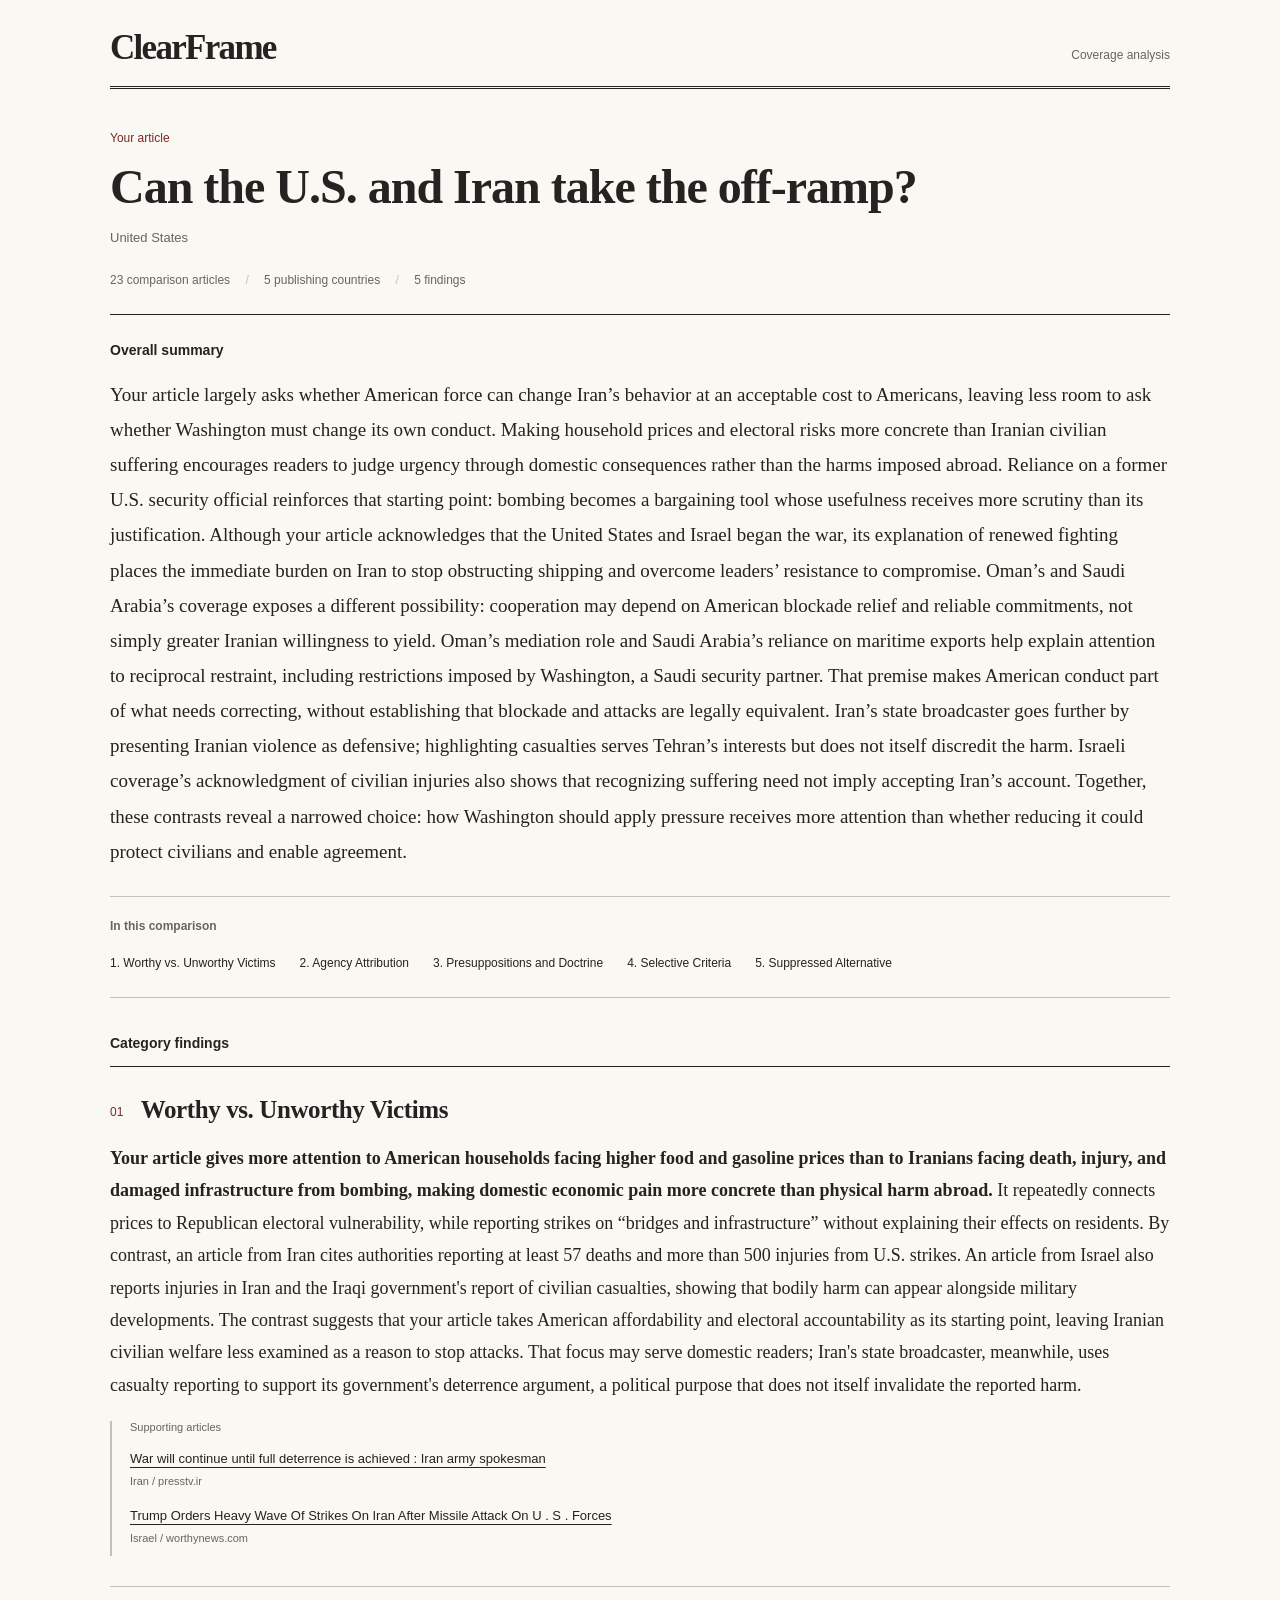
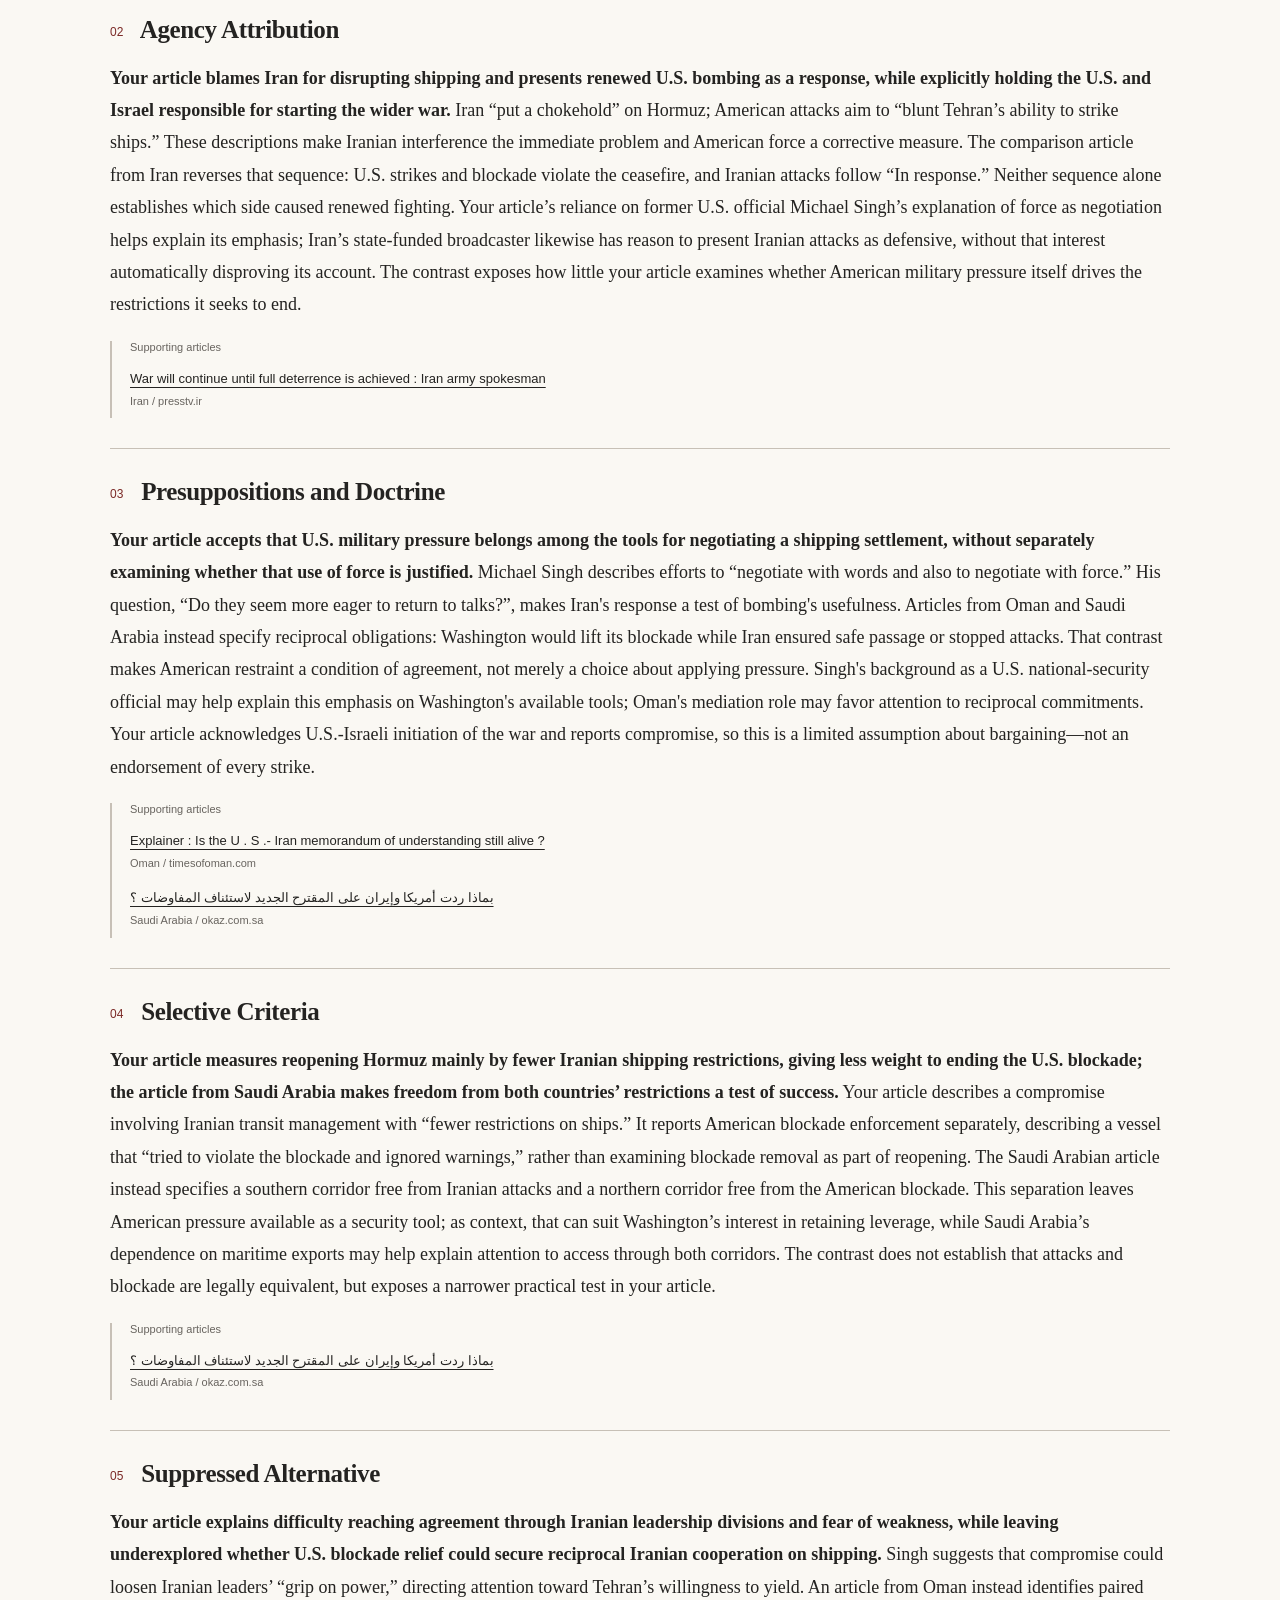
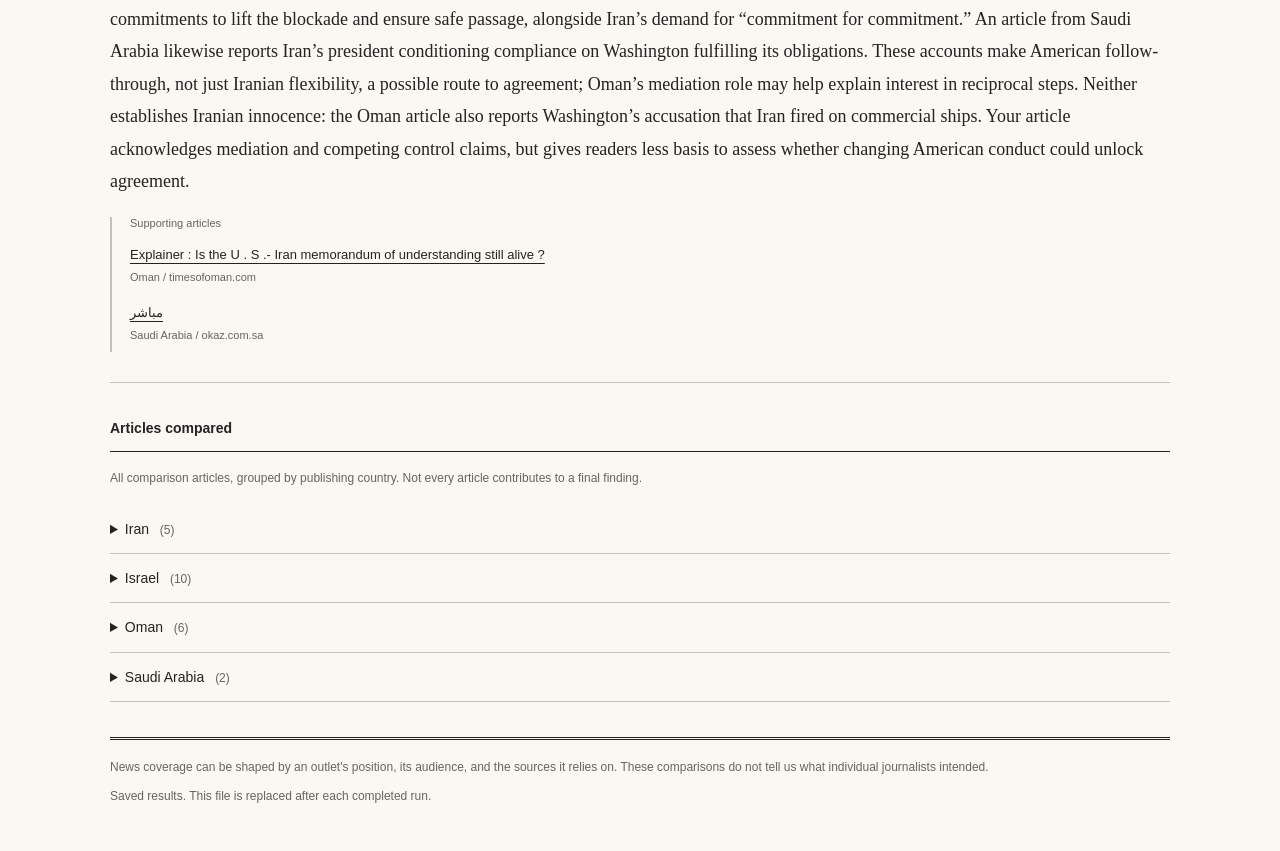
==== results-preview.html @ 074f8ad8 "prompting changes" ====
<!doctype html>
<html lang="en">
<head>
<meta charset="utf-8">
<meta name="viewport" content="width=device-width, initial-scale=1">
<title>ClearFrame: Can the U.S. and Iran take the off-ramp?</title>
<meta name="description" content="ClearFrame results: analysis, category findings, and supporting articles.">
<style>:root {
  color-scheme: light;
  --paper: #faf8f3;
  --ink: #242321;
  --muted: #68645f;
  --rule: #c7c0b6;
  --accent: #7b2926;
  --serif: Georgia, "Times New Roman", serif;
  --sans: "Segoe UI", Arial, sans-serif;
}
* { box-sizing: border-box; }
html { scroll-behavior: smooth; scroll-padding-top: 24px; }
body { margin: 0; background: var(--paper); color: var(--ink); font: 18px/1.8 var(--serif); }
a { color: inherit; text-underline-offset: 4px; text-decoration-thickness: 1px; }
a:hover { color: var(--accent); }
a:focus-visible, summary:focus-visible { outline: 2px solid var(--accent); outline-offset: 5px; }
.skip { position: absolute; top: -100px; left: 20px; background: var(--paper); padding: 8px; }
.skip:focus { top: 10px; }
.page { width: min(1060px, calc(100% - 96px)); margin: 0 auto; }
.masthead { display: flex; align-items: baseline; justify-content: space-between; gap: 24px; padding: 27px 0 17px; border-bottom: 3px double var(--ink); }
.brand { font: bold 35px/1.2 var(--serif); letter-spacing: -1.7px; text-decoration: none; }
.masthead > span { font: 12px var(--sans); color: var(--muted); }
.report-heading { padding: 42px 0 24px; }
.kicker { color: var(--accent); font: 12px var(--sans); margin: 0 0 14px; }
h1 { font: bold clamp(30px, 4vw, 48px)/1.16 var(--serif); letter-spacing: -1px; margin: 0 0 15px; }
h1 a { text-decoration: none; }
h1 a:hover { text-decoration: underline; }
.source-country { font: 13px var(--sans); color: var(--muted); margin: 0; }
.scope { font: 12px/1.6 var(--sans); color: var(--muted); margin: 26px 0 0; }
.scope span { margin: 0 12px; color: var(--rule); }
h2 { font: bold 14px/1.5 var(--sans); margin: 0 0 16px; }
.overview { border-top: 1px solid var(--ink); padding: 25px 0 27px; }
.overview p { margin: 0; font-size: 19px; line-height: 1.85; }
.contents { border-top: 1px solid var(--rule); border-bottom: 1px solid var(--rule); padding: 20px 0; margin-bottom: 35px; }
.contents h2 { font-size: 12px; color: var(--muted); margin-bottom: 10px; }
.contents ol { list-style: none; display: flex; flex-wrap: wrap; column-gap: 24px; row-gap: 7px; padding: 0; margin: 0; }
.contents a { font: 12px/1.7 var(--sans); text-decoration: none; }
.contents a:hover { text-decoration: underline; }
.findings > h2, .library > h2 { border-bottom: 1px solid var(--ink); padding-bottom: 12px; margin-bottom: 0; }
.finding { padding: 26px 0 30px; border-bottom: 1px solid var(--rule); }
h3 { font: bold 25px/1.35 var(--serif); letter-spacing: -.4px; margin: 0 0 15px; }
.number { font: 12px var(--sans); color: var(--accent); vertical-align: middle; margin-right: 12px; letter-spacing: 0; }
.finding > p { margin: 0; overflow-wrap: break-word; }
.finding strong { font-weight: bold; }
.references { margin-top: 20px; padding-left: 18px; border-left: 2px solid var(--rule); }
.references h4 { font: 11px var(--sans); color: var(--muted); margin: 0 0 8px; }
.article-list { list-style: none; padding: 0; margin: 0; }
.article-list li { font: 13px/1.6 var(--sans); padding: 8px 0; overflow-wrap: anywhere; }
.article-meta { display: block; font-size: 11px; color: var(--muted); margin-top: 3px; }
.library { margin-top: 35px; }
.section-note { font: 12px/1.7 var(--sans); color: var(--muted); margin: 16px 0; }
.country { border-bottom: 1px solid var(--rule); }
.country summary { cursor: pointer; padding: 13px 0; font: 14px/1.6 var(--sans); }
.country summary span { color: var(--muted); font-size: 12px; margin-left: 7px; }
.country .article-list { padding: 0 0 15px 20px; }
.stop { border-top: 1px solid var(--accent); padding: 20px 0; }
.stop h2 { color: var(--accent); }
.stop p, .empty { font-size: 16px; }
footer { border-top: 3px double var(--ink); margin: 35px 0 0; padding: 17px 0 35px; font: 12px/1.7 var(--sans); color: var(--muted); }
footer p { margin: 0 0 9px; }
@media (max-width: 650px) {
  .page { width: calc(100% - 36px); }
  .masthead { padding-top: 20px; }
  .brand { font-size: 29px; }
  .masthead > span { font-size: 10px; }
  .report-heading { padding-top: 30px; }
  .scope { font-size: 11px; }
  .scope span { margin: 0 5px; }
  body, .overview p { font-size: 17px; }
  h3 { font-size: 23px; }
  .contents ol { display: block; }
  .contents li { margin-top: 6px; }
}
@media (prefers-reduced-motion: reduce) { html { scroll-behavior: auto; } }
@media print {
  :root { --paper: white; --ink: black; }
  .page { width: 100%; }
  .contents, .skip { display: none; }
  body, .overview p { font-size: 11pt; }
  .finding { break-inside: avoid; }
  h1 { font-size: 26pt; }
  h3 { font-size: 16pt; }
  .country { break-inside: avoid; }
}
</style>
</head>
<body>
<a class="skip" href="#main">Skip to results</a>
<div class="page">
<header class="masthead"><a href="#main" class="brand">ClearFrame</a><span>Coverage analysis</span></header>
<main id="main">
<header class="report-heading"><p class="kicker">Your article</p><h1><a href="https://www.npr.org/2026/07/27/g-s1-135611/can-the-u-s-and-iran-take-the-off-ramp" target="_blank" rel="noopener noreferrer">Can the U.S. and Iran take the off-ramp?</a></h1>
<p class="source-country">United States</p>
<p class="scope">23 comparison articles <span aria-hidden="true">/</span>
5 publishing countries <span aria-hidden="true">/</span> 5 findings</p></header>
<section class="overview" id="overview" aria-labelledby="overview-heading"><h2 id="overview-heading">Overall summary</h2><p>Your article largely asks whether American force can change Iran’s behavior at an acceptable cost to Americans, leaving less room to ask whether Washington must change its own conduct. Making household prices and electoral risks more concrete than Iranian civilian suffering encourages readers to judge urgency through domestic consequences rather than the harms imposed abroad. Reliance on a former U.S. security official reinforces that starting point: bombing becomes a bargaining tool whose usefulness receives more scrutiny than its justification. Although your article acknowledges that the United States and Israel began the war, its explanation of renewed fighting places the immediate burden on Iran to stop obstructing shipping and overcome leaders’ resistance to compromise. Oman’s and Saudi Arabia’s coverage exposes a different possibility: cooperation may depend on American blockade relief and reliable commitments, not simply greater Iranian willingness to yield. Oman’s mediation role and Saudi Arabia’s reliance on maritime exports help explain attention to reciprocal restraint, including restrictions imposed by Washington, a Saudi security partner. That premise makes American conduct part of what needs correcting, without establishing that blockade and attacks are legally equivalent. Iran’s state broadcaster goes further by presenting Iranian violence as defensive; highlighting casualties serves Tehran’s interests but does not itself discredit the harm. Israeli coverage’s acknowledgment of civilian injuries also shows that recognizing suffering need not imply accepting Iran’s account. Together, these contrasts reveal a narrowed choice: how Washington should apply pressure receives more attention than whether reducing it could protect civilians and enable agreement.</p></section><nav class="contents" aria-label="Findings"><h2>In this comparison</h2><ol><li><a href="#finding-1">1. Worthy vs. Unworthy Victims</a></li><li><a href="#finding-2">2. Agency Attribution</a></li><li><a href="#finding-3">3. Presuppositions and Doctrine</a></li><li><a href="#finding-4">4. Selective Criteria</a></li><li><a href="#finding-5">5. Suppressed Alternative</a></li></ol></nav>
<section class="findings" aria-labelledby="findings-heading"><h2 id="findings-heading">Category findings</h2><section class="finding" id="finding-1" aria-labelledby="heading-1"><h3 id="heading-1"><span class="number">01</span> Worthy vs. Unworthy Victims</h3><p><strong>Your article gives more attention to American households facing higher food and gasoline prices than to Iranians facing death, injury, and damaged infrastructure from bombing, making domestic economic pain more concrete than physical harm abroad.</strong> It repeatedly connects prices to Republican electoral vulnerability, while reporting strikes on “bridges and infrastructure” without explaining their effects on residents. By contrast, an article from Iran cites authorities reporting at least 57 deaths and more than 500 injuries from U.S. strikes. An article from Israel also reports injuries in Iran and the Iraqi government&#x27;s report of civilian casualties, showing that bodily harm can appear alongside military developments. The contrast suggests that your article takes American affordability and electoral accountability as its starting point, leaving Iranian civilian welfare less examined as a reason to stop attacks. That focus may serve domestic readers; Iran&#x27;s state broadcaster, meanwhile, uses casualty reporting to support its government&#x27;s deterrence argument, a political purpose that does not itself invalidate the reported harm.</p><div class="references"><h4>Supporting articles</h4><ul class="article-list"><li><a href="https://www.presstv.ir/Detail/2026/07/20/772658/War-to-continue-until-deterrence-achieved-Iran" target="_blank" rel="noopener noreferrer">War will continue until full deterrence is achieved : Iran army spokesman</a><span class="article-meta">Iran / presstv.ir</span></li><li><a href="https://www.worthynews.com/116367-trump-orders-heavy-wave-of-strikes-on-iran-after-missile-attack-on-u-s-forces" target="_blank" rel="noopener noreferrer">Trump Orders  Heavy Wave  Of Strikes On Iran After Missile Attack On U . S . Forces</a><span class="article-meta">Israel / worthynews.com</span></li></ul></div></section><section class="finding" id="finding-2" aria-labelledby="heading-2"><h3 id="heading-2"><span class="number">02</span> Agency Attribution</h3><p><strong>Your article blames Iran for disrupting shipping and presents renewed U.S. bombing as a response, while explicitly holding the U.S. and Israel responsible for starting the wider war.</strong> Iran “put a chokehold” on Hormuz; American attacks aim to “blunt Tehran’s ability to strike ships.” These descriptions make Iranian interference the immediate problem and American force a corrective measure. The comparison article from Iran reverses that sequence: U.S. strikes and blockade violate the ceasefire, and Iranian attacks follow “In response.” Neither sequence alone establishes which side caused renewed fighting. Your article’s reliance on former U.S. official Michael Singh’s explanation of force as negotiation helps explain its emphasis; Iran’s state-funded broadcaster likewise has reason to present Iranian attacks as defensive, without that interest automatically disproving its account. The contrast exposes how little your article examines whether American military pressure itself drives the restrictions it seeks to end.</p><div class="references"><h4>Supporting articles</h4><ul class="article-list"><li><a href="https://www.presstv.ir/Detail/2026/07/20/772658/War-to-continue-until-deterrence-achieved-Iran" target="_blank" rel="noopener noreferrer">War will continue until full deterrence is achieved : Iran army spokesman</a><span class="article-meta">Iran / presstv.ir</span></li></ul></div></section><section class="finding" id="finding-3" aria-labelledby="heading-3"><h3 id="heading-3"><span class="number">03</span> Presuppositions and Doctrine</h3><p><strong>Your article accepts that U.S. military pressure belongs among the tools for negotiating a shipping settlement, without separately examining whether that use of force is justified.</strong> Michael Singh describes efforts to “negotiate with words and also to negotiate with force.” His question, “Do they seem more eager to return to talks?”, makes Iran&#x27;s response a test of bombing&#x27;s usefulness. Articles from Oman and Saudi Arabia instead specify reciprocal obligations: Washington would lift its blockade while Iran ensured safe passage or stopped attacks. That contrast makes American restraint a condition of agreement, not merely a choice about applying pressure. Singh&#x27;s background as a U.S. national-security official may help explain this emphasis on Washington&#x27;s available tools; Oman&#x27;s mediation role may favor attention to reciprocal commitments. Your article acknowledges U.S.-Israeli initiation of the war and reports compromise, so this is a limited assumption about bargaining—not an endorsement of every strike.</p><div class="references"><h4>Supporting articles</h4><ul class="article-list"><li><a href="https://timesofoman.com/article/174369-explainer-is-the-us-iran-memorandum-of-understanding-still-alive" target="_blank" rel="noopener noreferrer">Explainer : Is the U . S .- Iran memorandum of understanding still alive ? </a><span class="article-meta">Oman / timesofoman.com</span></li><li><a href="https://www.okaz.com.sa/politics/na/2258670" target="_blank" rel="noopener noreferrer">بماذا ردت أمريكا وإيران على المقترح الجديد لاستئناف المفاوضات ؟ </a><span class="article-meta">Saudi Arabia / okaz.com.sa</span></li></ul></div></section><section class="finding" id="finding-4" aria-labelledby="heading-4"><h3 id="heading-4"><span class="number">04</span> Selective Criteria</h3><p><strong>Your article measures reopening Hormuz mainly by fewer Iranian shipping restrictions, giving less weight to ending the U.S. blockade; the article from Saudi Arabia makes freedom from both countries’ restrictions a test of success.</strong> Your article describes a compromise involving Iranian transit management with “fewer restrictions on ships.” It reports American blockade enforcement separately, describing a vessel that “tried to violate the blockade and ignored warnings,” rather than examining blockade removal as part of reopening. The Saudi Arabian article instead specifies a southern corridor free from Iranian attacks and a northern corridor free from the American blockade. This separation leaves American pressure available as a security tool; as context, that can suit Washington’s interest in retaining leverage, while Saudi Arabia’s dependence on maritime exports may help explain attention to access through both corridors. The contrast does not establish that attacks and blockade are legally equivalent, but exposes a narrower practical test in your article.</p><div class="references"><h4>Supporting articles</h4><ul class="article-list"><li><a href="https://www.okaz.com.sa/politics/na/2258670" target="_blank" rel="noopener noreferrer">بماذا ردت أمريكا وإيران على المقترح الجديد لاستئناف المفاوضات ؟ </a><span class="article-meta">Saudi Arabia / okaz.com.sa</span></li></ul></div></section><section class="finding" id="finding-5" aria-labelledby="heading-5"><h3 id="heading-5"><span class="number">05</span> Suppressed Alternative</h3><p><strong>Your article explains difficulty reaching agreement through Iranian leadership divisions and fear of weakness, while leaving underexplored whether U.S. blockade relief could secure reciprocal Iranian cooperation on shipping.</strong> Singh suggests that compromise could loosen Iranian leaders’ “grip on power,” directing attention toward Tehran’s willingness to yield. An article from Oman instead identifies paired commitments to lift the blockade and ensure safe passage, alongside Iran’s demand for “commitment for commitment.” An article from Saudi Arabia likewise reports Iran’s president conditioning compliance on Washington fulfilling its obligations. These accounts make American follow-through, not just Iranian flexibility, a possible route to agreement; Oman’s mediation role may help explain interest in reciprocal steps. Neither establishes Iranian innocence: the Oman article also reports Washington’s accusation that Iran fired on commercial ships. Your article acknowledges mediation and competing control claims, but gives readers less basis to assess whether changing American conduct could unlock agreement.</p><div class="references"><h4>Supporting articles</h4><ul class="article-list"><li><a href="https://timesofoman.com/article/174369-explainer-is-the-us-iran-memorandum-of-understanding-still-alive" target="_blank" rel="noopener noreferrer">Explainer : Is the U . S .- Iran memorandum of understanding still alive ? </a><span class="article-meta">Oman / timesofoman.com</span></li><li><a href="https://www.okaz.com.sa/live/2260393" target="_blank" rel="noopener noreferrer">مباشر</a><span class="article-meta">Saudi Arabia / okaz.com.sa</span></li></ul></div></section></section>
<section class="library" id="articles"><h2>Articles compared</h2><p class="section-note">All comparison articles, grouped by publishing country. Not every article contributes to a final finding.</p><details class="country"><summary>Iran <span>(5)</span></summary><ul class="article-list"><li><a href="http://www.iranherald.com/news/279225631/yemens-houthis-launch-major-attack-on-saudi-backed-forces" target="_blank" rel="noopener noreferrer">Yemens Houthis launch major attack on Saudi - backed forces</a><span class="article-meta">Iran / iranherald.com</span></li><li><a href="http://www.iranherald.com/news/279200438/trump-hits-iran-dilemma-push-10-day-ceasefire-or-back-fresh-military-campaign-with-israel-reports-axios" target="_blank" rel="noopener noreferrer">Trump hits Iran dilemma : Push 10 - day ceasefire or back fresh military campaign with Israel , reports Axios</a><span class="article-meta">Iran / iranherald.com</span></li><li><a href="https://www.presstv.ir/Detail/2026/07/20/772658/War-to-continue-until-deterrence-achieved-Iran" target="_blank" rel="noopener noreferrer">War will continue until full deterrence is achieved : Iran army spokesman</a><span class="article-meta">Iran / presstv.ir</span></li><li><a href="https://iranpressnews.com/source/246131.htm" target="_blank" rel="noopener noreferrer">IranPressNews : ايران پرس نيوز اخبار ايران و جهان</a><span class="article-meta">Iran / iranpressnews.com</span></li><li><a href="https://www.radiofarda.com/a/us-eyes-hormuz-deal-soon/33822305.html" target="_blank" rel="noopener noreferrer">امیدواری دولت آمریکا برای اعلام توافق بازگشایی تنگه هرمز بین ایران و عمان تا روز چهارشنبه</a><span class="article-meta">Iran / radiofarda.com</span></li></ul></details><details class="country"><summary>Israel <span>(10)</span></summary><ul class="article-list"><li><a href="https://bokra.net/Article-1599855" target="_blank" rel="noopener noreferrer">موقع بكرا - إيران : مباحثات مثمرة مع عُمان بشأن إدارة الملاحة في مضيق هرمز</a><span class="article-meta">Israel / bokra.net</span></li><li><a href="https://www.al-monitor.com/originals/2026/07/israels-netanyahu-plans-us-visit-trump-meeting-graham-memorial" target="_blank" rel="noopener noreferrer">Israel Netanyahu plans US visit for Trump meeting , Graham memorial</a><span class="article-meta">Israel / al-monitor.com</span></li><li><a href="https://pnn.ps/news/726377" target="_blank" rel="noopener noreferrer">طهران : مضيق هرمز سيظل مغلقا حتى تنتهي التهديدات ضد إيران</a><span class="article-meta">Israel / pnn.ps</span></li><li><a href="https://www.middleeasteye.net/live-blog/live-blog-update/us-launches-new-strikes-iran-after-deaths-service-members-jordan" target="_blank" rel="noopener noreferrer">US launches new strikes on Iran after deaths of service members in Jordan</a><span class="article-meta">Israel / middleeasteye.net</span></li><li><a href="https://www.middleeastmonitor.com/20260805-iran-oman-reached-preliminary-understandings-on-hormuz-transit-says-iranian-official/" target="_blank" rel="noopener noreferrer">Iran , Oman reached  preliminary understanding on Hormuz transit , says Iranian official – Middle East Monitor</a><span class="article-meta">Israel / middleeastmonitor.com</span></li><li><a href="https://www.worthynews.com/116367-trump-orders-heavy-wave-of-strikes-on-iran-after-missile-attack-on-u-s-forces" target="_blank" rel="noopener noreferrer">Trump Orders  Heavy Wave  Of Strikes On Iran After Missile Attack On U . S . Forces</a><span class="article-meta">Israel / worthynews.com</span></li><li><a href="https://www.jpost.com/middle-east/iran-news/article-904502" target="_blank" rel="noopener noreferrer">Shipping traffic at key Gulf waterways little changed on uncertain US - Iran talks</a><span class="article-meta">Israel / jpost.com</span></li><li><a href="https://www.i24news.tv/en/news/middle-east/iran-eastern-states/artc-iran-oman-near-temporary-strait-of-hormuz-shipping-deal-restating-60-day-mou-deal" target="_blank" rel="noopener noreferrer">Iran , Oman Near Temporary Strait Of Hormuz Shipping Deal  restating 60 - day MoU Deal  </a><span class="article-meta">Israel / i24news.tv</span></li><li><a href="https://www.ynetnews.com/article/hj5ivv2hfl" target="_blank" rel="noopener noreferrer">US shifts course again as Israel stays silent and Iran mocks Trump retreat</a><span class="article-meta">Israel / ynetnews.com</span></li><li><a href="https://www.aljazeera.net/news/2026/8/3/%D8%A7%D9%84%D9%85%D8%AA%D8%AD%D8%AF%D8%AB-%D8%A8%D8%A7%D8%B3%D9%85-%D8%A7%D9%84%D8%AE%D8%A7%D8%B1%D8%AC%D9%8A%D8%A9-%D8%A7%D9%84%D8%A5%D9%8A%D8%B1%D8%A7%D9%86%D9%8A%D8%A9-6" target="_blank" rel="noopener noreferrer">إيران .. لا محادثات مع أمريكا حاليا ولا تغيير بهرمز في ظل الحصار</a><span class="article-meta">Israel / aljazeera.net</span></li></ul></details><details class="country"><summary>Oman <span>(6)</span></summary><ul class="article-list"><li><a href="https://www.muscatdaily.com/2026/08/02/us-president-calls-off-iran-attacks-following-new-agreements/" target="_blank" rel="noopener noreferrer">US President calls off Iran attacks following new agreements</a><span class="article-meta">Oman / muscatdaily.com</span></li><li><a href="https://www.omanobserver.om/article/1193645/world/region/why-iran-is-in-no-rush-to-return-to-talks-with-us" target="_blank" rel="noopener noreferrer">Why Iran is in no rush to return to talks with US</a><span class="article-meta">Oman / omanobserver.om</span></li><li><a href="https://www.omanobserver.om/article/1193983/world/region/us-says-hormuz-deal-possible-by-today" target="_blank" rel="noopener noreferrer">US says Hormuz deal possible by  today  </a><span class="article-meta">Oman / omanobserver.om</span></li><li><a href="https://timesofoman.com/article/174369-explainer-is-the-us-iran-memorandum-of-understanding-still-alive" target="_blank" rel="noopener noreferrer">Explainer : Is the U . S .- Iran memorandum of understanding still alive ? </a><span class="article-meta">Oman / timesofoman.com</span></li><li><a href="https://timesofoman.com/article/174240-oman-iran-hold-talks-on-navigation-safety-in-strait-of-hormuz" target="_blank" rel="noopener noreferrer">Oman , Iran hold talks on navigation safety in Strait of Hormuz</a><span class="article-meta">Oman / timesofoman.com</span></li><li><a href="https://www.muscatdaily.com/2026/08/02/imagine-iran-open/" target="_blank" rel="noopener noreferrer">Imagine Iran , Open</a><span class="article-meta">Oman / muscatdaily.com</span></li></ul></details><details class="country"><summary>Saudi Arabia <span>(2)</span></summary><ul class="article-list"><li><a href="https://www.okaz.com.sa/politics/na/2258670" target="_blank" rel="noopener noreferrer">بماذا ردت أمريكا وإيران على المقترح الجديد لاستئناف المفاوضات ؟ </a><span class="article-meta">Saudi Arabia / okaz.com.sa</span></li><li><a href="https://www.okaz.com.sa/live/2260393" target="_blank" rel="noopener noreferrer">مباشر</a><span class="article-meta">Saudi Arabia / okaz.com.sa</span></li></ul></details></section>
</main>
<footer><p>News coverage can be shaped by an outlet&#x27;s position, its audience, and the sources it relies on. These comparisons do not tell us what individual journalists intended.</p><p>Saved results. This file is replaced after each completed run.</p></footer>
</div>
</body>
</html>
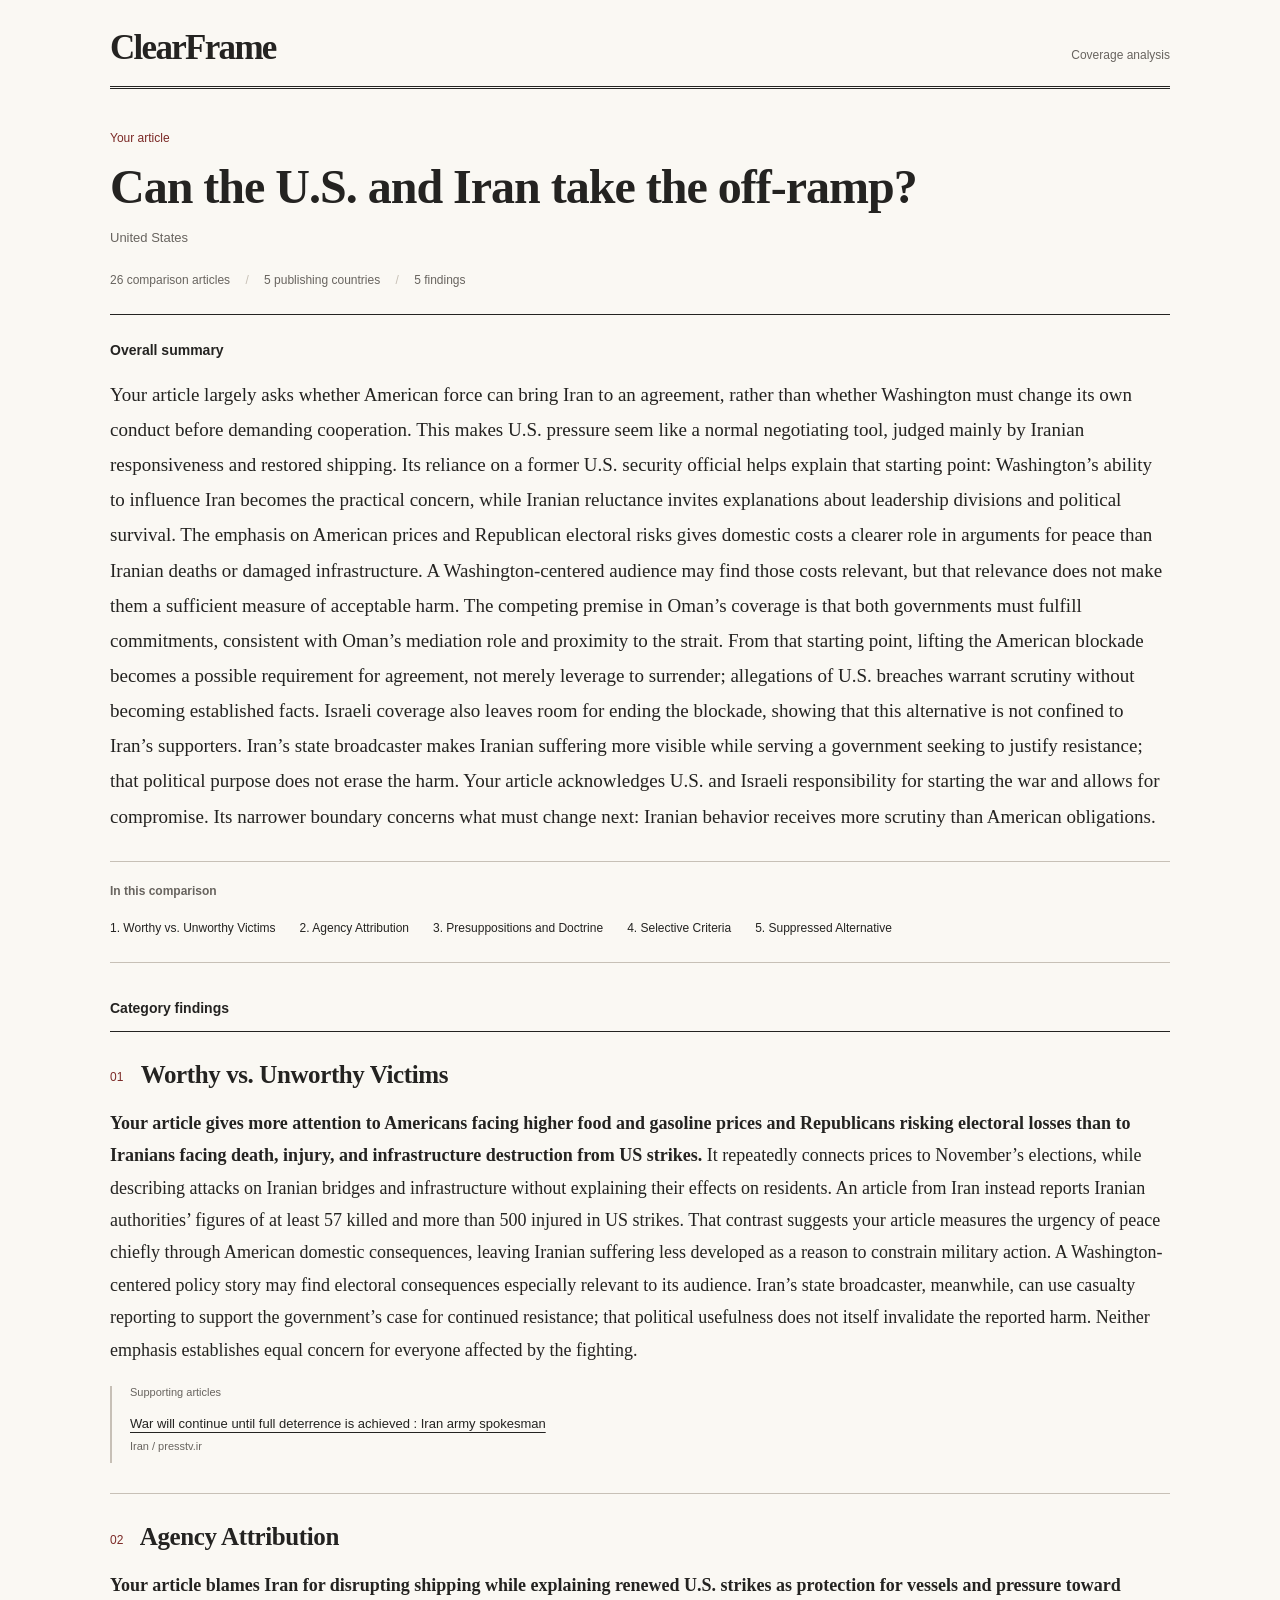
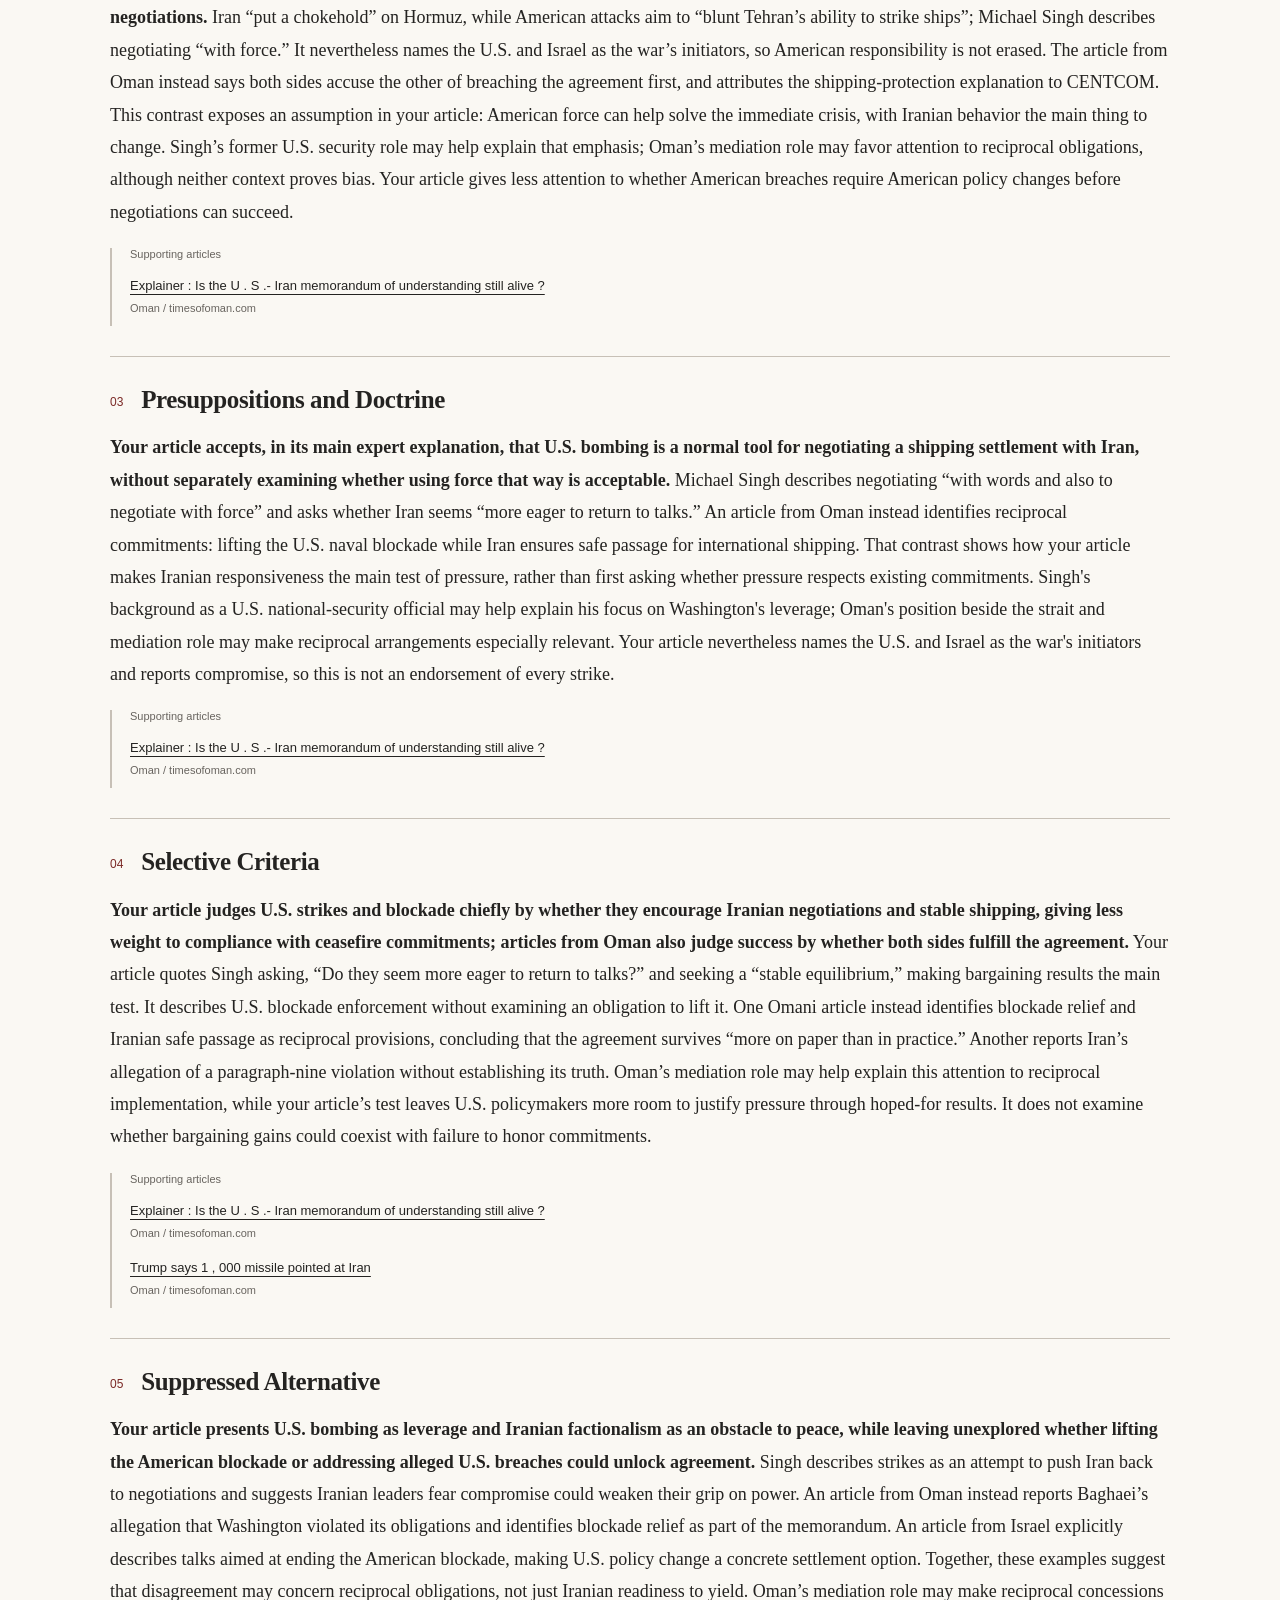
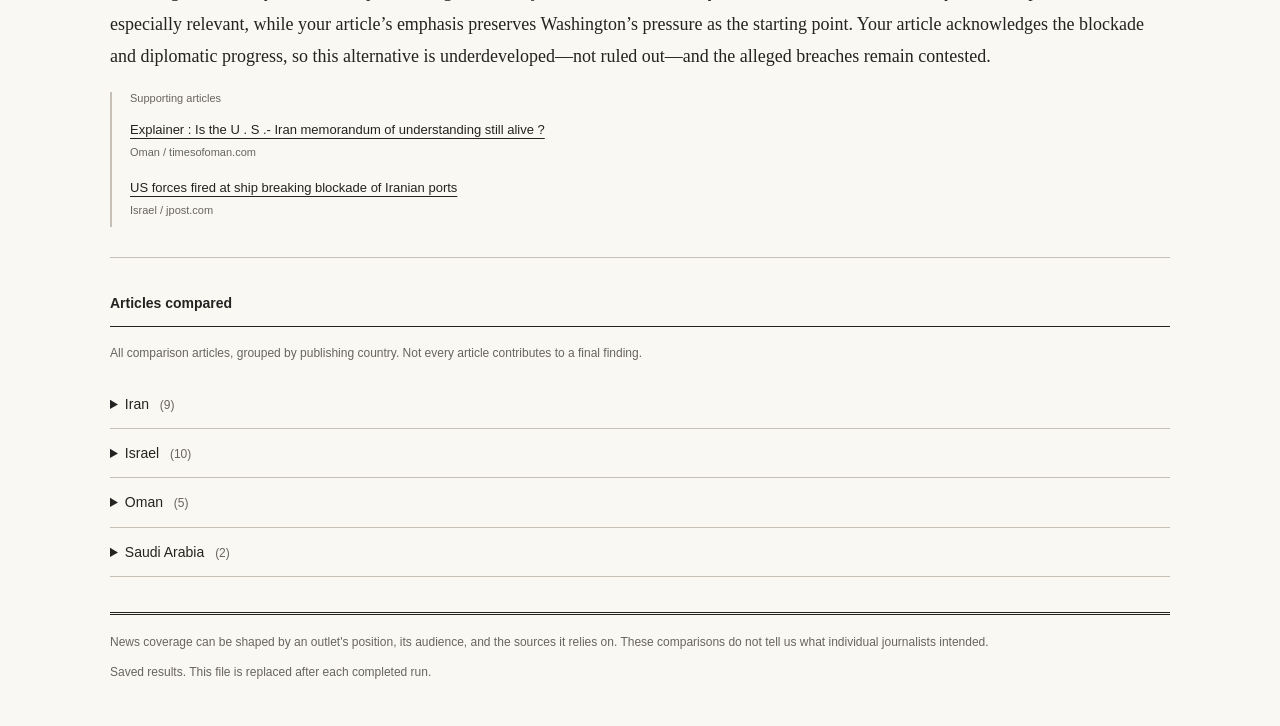
==== commit ed8e415d: "updated web app layout" ====
--- a/results-preview.html
+++ b/results-preview.html
@@ -98,11 +98,11 @@
 <main id="main">
 <header class="report-heading"><p class="kicker">Your article</p><h1><a href="https://www.npr.org/2026/07/27/g-s1-135611/can-the-u-s-and-iran-take-the-off-ramp" target="_blank" rel="noopener noreferrer">Can the U.S. and Iran take the off-ramp?</a></h1>
 <p class="source-country">United States</p>
-<p class="scope">23 comparison articles <span aria-hidden="true">/</span>
+<p class="scope">26 comparison articles <span aria-hidden="true">/</span>
 5 publishing countries <span aria-hidden="true">/</span> 5 findings</p></header>
-<section class="overview" id="overview" aria-labelledby="overview-heading"><h2 id="overview-heading">Overall summary</h2><p>Your article largely asks whether American force can change Iran’s behavior at an acceptable cost to Americans, leaving less room to ask whether Washington must change its own conduct. Making household prices and electoral risks more concrete than Iranian civilian suffering encourages readers to judge urgency through domestic consequences rather than the harms imposed abroad. Reliance on a former U.S. security official reinforces that starting point: bombing becomes a bargaining tool whose usefulness receives more scrutiny than its justification. Although your article acknowledges that the United States and Israel began the war, its explanation of renewed fighting places the immediate burden on Iran to stop obstructing shipping and overcome leaders’ resistance to compromise. Oman’s and Saudi Arabia’s coverage exposes a different possibility: cooperation may depend on American blockade relief and reliable commitments, not simply greater Iranian willingness to yield. Oman’s mediation role and Saudi Arabia’s reliance on maritime exports help explain attention to reciprocal restraint, including restrictions imposed by Washington, a Saudi security partner. That premise makes American conduct part of what needs correcting, without establishing that blockade and attacks are legally equivalent. Iran’s state broadcaster goes further by presenting Iranian violence as defensive; highlighting casualties serves Tehran’s interests but does not itself discredit the harm. Israeli coverage’s acknowledgment of civilian injuries also shows that recognizing suffering need not imply accepting Iran’s account. Together, these contrasts reveal a narrowed choice: how Washington should apply pressure receives more attention than whether reducing it could protect civilians and enable agreement.</p></section><nav class="contents" aria-label="Findings"><h2>In this comparison</h2><ol><li><a href="#finding-1">1. Worthy vs. Unworthy Victims</a></li><li><a href="#finding-2">2. Agency Attribution</a></li><li><a href="#finding-3">3. Presuppositions and Doctrine</a></li><li><a href="#finding-4">4. Selective Criteria</a></li><li><a href="#finding-5">5. Suppressed Alternative</a></li></ol></nav>
-<section class="findings" aria-labelledby="findings-heading"><h2 id="findings-heading">Category findings</h2><section class="finding" id="finding-1" aria-labelledby="heading-1"><h3 id="heading-1"><span class="number">01</span> Worthy vs. Unworthy Victims</h3><p><strong>Your article gives more attention to American households facing higher food and gasoline prices than to Iranians facing death, injury, and damaged infrastructure from bombing, making domestic economic pain more concrete than physical harm abroad.</strong> It repeatedly connects prices to Republican electoral vulnerability, while reporting strikes on “bridges and infrastructure” without explaining their effects on residents. By contrast, an article from Iran cites authorities reporting at least 57 deaths and more than 500 injuries from U.S. strikes. An article from Israel also reports injuries in Iran and the Iraqi government&#x27;s report of civilian casualties, showing that bodily harm can appear alongside military developments. The contrast suggests that your article takes American affordability and electoral accountability as its starting point, leaving Iranian civilian welfare less examined as a reason to stop attacks. That focus may serve domestic readers; Iran&#x27;s state broadcaster, meanwhile, uses casualty reporting to support its government&#x27;s deterrence argument, a political purpose that does not itself invalidate the reported harm.</p><div class="references"><h4>Supporting articles</h4><ul class="article-list"><li><a href="https://www.presstv.ir/Detail/2026/07/20/772658/War-to-continue-until-deterrence-achieved-Iran" target="_blank" rel="noopener noreferrer">War will continue until full deterrence is achieved : Iran army spokesman</a><span class="article-meta">Iran / presstv.ir</span></li><li><a href="https://www.worthynews.com/116367-trump-orders-heavy-wave-of-strikes-on-iran-after-missile-attack-on-u-s-forces" target="_blank" rel="noopener noreferrer">Trump Orders  Heavy Wave  Of Strikes On Iran After Missile Attack On U . S . Forces</a><span class="article-meta">Israel / worthynews.com</span></li></ul></div></section><section class="finding" id="finding-2" aria-labelledby="heading-2"><h3 id="heading-2"><span class="number">02</span> Agency Attribution</h3><p><strong>Your article blames Iran for disrupting shipping and presents renewed U.S. bombing as a response, while explicitly holding the U.S. and Israel responsible for starting the wider war.</strong> Iran “put a chokehold” on Hormuz; American attacks aim to “blunt Tehran’s ability to strike ships.” These descriptions make Iranian interference the immediate problem and American force a corrective measure. The comparison article from Iran reverses that sequence: U.S. strikes and blockade violate the ceasefire, and Iranian attacks follow “In response.” Neither sequence alone establishes which side caused renewed fighting. Your article’s reliance on former U.S. official Michael Singh’s explanation of force as negotiation helps explain its emphasis; Iran’s state-funded broadcaster likewise has reason to present Iranian attacks as defensive, without that interest automatically disproving its account. The contrast exposes how little your article examines whether American military pressure itself drives the restrictions it seeks to end.</p><div class="references"><h4>Supporting articles</h4><ul class="article-list"><li><a href="https://www.presstv.ir/Detail/2026/07/20/772658/War-to-continue-until-deterrence-achieved-Iran" target="_blank" rel="noopener noreferrer">War will continue until full deterrence is achieved : Iran army spokesman</a><span class="article-meta">Iran / presstv.ir</span></li></ul></div></section><section class="finding" id="finding-3" aria-labelledby="heading-3"><h3 id="heading-3"><span class="number">03</span> Presuppositions and Doctrine</h3><p><strong>Your article accepts that U.S. military pressure belongs among the tools for negotiating a shipping settlement, without separately examining whether that use of force is justified.</strong> Michael Singh describes efforts to “negotiate with words and also to negotiate with force.” His question, “Do they seem more eager to return to talks?”, makes Iran&#x27;s response a test of bombing&#x27;s usefulness. Articles from Oman and Saudi Arabia instead specify reciprocal obligations: Washington would lift its blockade while Iran ensured safe passage or stopped attacks. That contrast makes American restraint a condition of agreement, not merely a choice about applying pressure. Singh&#x27;s background as a U.S. national-security official may help explain this emphasis on Washington&#x27;s available tools; Oman&#x27;s mediation role may favor attention to reciprocal commitments. Your article acknowledges U.S.-Israeli initiation of the war and reports compromise, so this is a limited assumption about bargaining—not an endorsement of every strike.</p><div class="references"><h4>Supporting articles</h4><ul class="article-list"><li><a href="https://timesofoman.com/article/174369-explainer-is-the-us-iran-memorandum-of-understanding-still-alive" target="_blank" rel="noopener noreferrer">Explainer : Is the U . S .- Iran memorandum of understanding still alive ? </a><span class="article-meta">Oman / timesofoman.com</span></li><li><a href="https://www.okaz.com.sa/politics/na/2258670" target="_blank" rel="noopener noreferrer">بماذا ردت أمريكا وإيران على المقترح الجديد لاستئناف المفاوضات ؟ </a><span class="article-meta">Saudi Arabia / okaz.com.sa</span></li></ul></div></section><section class="finding" id="finding-4" aria-labelledby="heading-4"><h3 id="heading-4"><span class="number">04</span> Selective Criteria</h3><p><strong>Your article measures reopening Hormuz mainly by fewer Iranian shipping restrictions, giving less weight to ending the U.S. blockade; the article from Saudi Arabia makes freedom from both countries’ restrictions a test of success.</strong> Your article describes a compromise involving Iranian transit management with “fewer restrictions on ships.” It reports American blockade enforcement separately, describing a vessel that “tried to violate the blockade and ignored warnings,” rather than examining blockade removal as part of reopening. The Saudi Arabian article instead specifies a southern corridor free from Iranian attacks and a northern corridor free from the American blockade. This separation leaves American pressure available as a security tool; as context, that can suit Washington’s interest in retaining leverage, while Saudi Arabia’s dependence on maritime exports may help explain attention to access through both corridors. The contrast does not establish that attacks and blockade are legally equivalent, but exposes a narrower practical test in your article.</p><div class="references"><h4>Supporting articles</h4><ul class="article-list"><li><a href="https://www.okaz.com.sa/politics/na/2258670" target="_blank" rel="noopener noreferrer">بماذا ردت أمريكا وإيران على المقترح الجديد لاستئناف المفاوضات ؟ </a><span class="article-meta">Saudi Arabia / okaz.com.sa</span></li></ul></div></section><section class="finding" id="finding-5" aria-labelledby="heading-5"><h3 id="heading-5"><span class="number">05</span> Suppressed Alternative</h3><p><strong>Your article explains difficulty reaching agreement through Iranian leadership divisions and fear of weakness, while leaving underexplored whether U.S. blockade relief could secure reciprocal Iranian cooperation on shipping.</strong> Singh suggests that compromise could loosen Iranian leaders’ “grip on power,” directing attention toward Tehran’s willingness to yield. An article from Oman instead identifies paired commitments to lift the blockade and ensure safe passage, alongside Iran’s demand for “commitment for commitment.” An article from Saudi Arabia likewise reports Iran’s president conditioning compliance on Washington fulfilling its obligations. These accounts make American follow-through, not just Iranian flexibility, a possible route to agreement; Oman’s mediation role may help explain interest in reciprocal steps. Neither establishes Iranian innocence: the Oman article also reports Washington’s accusation that Iran fired on commercial ships. Your article acknowledges mediation and competing control claims, but gives readers less basis to assess whether changing American conduct could unlock agreement.</p><div class="references"><h4>Supporting articles</h4><ul class="article-list"><li><a href="https://timesofoman.com/article/174369-explainer-is-the-us-iran-memorandum-of-understanding-still-alive" target="_blank" rel="noopener noreferrer">Explainer : Is the U . S .- Iran memorandum of understanding still alive ? </a><span class="article-meta">Oman / timesofoman.com</span></li><li><a href="https://www.okaz.com.sa/live/2260393" target="_blank" rel="noopener noreferrer">مباشر</a><span class="article-meta">Saudi Arabia / okaz.com.sa</span></li></ul></div></section></section>
-<section class="library" id="articles"><h2>Articles compared</h2><p class="section-note">All comparison articles, grouped by publishing country. Not every article contributes to a final finding.</p><details class="country"><summary>Iran <span>(5)</span></summary><ul class="article-list"><li><a href="http://www.iranherald.com/news/279225631/yemens-houthis-launch-major-attack-on-saudi-backed-forces" target="_blank" rel="noopener noreferrer">Yemens Houthis launch major attack on Saudi - backed forces</a><span class="article-meta">Iran / iranherald.com</span></li><li><a href="http://www.iranherald.com/news/279200438/trump-hits-iran-dilemma-push-10-day-ceasefire-or-back-fresh-military-campaign-with-israel-reports-axios" target="_blank" rel="noopener noreferrer">Trump hits Iran dilemma : Push 10 - day ceasefire or back fresh military campaign with Israel , reports Axios</a><span class="article-meta">Iran / iranherald.com</span></li><li><a href="https://www.presstv.ir/Detail/2026/07/20/772658/War-to-continue-until-deterrence-achieved-Iran" target="_blank" rel="noopener noreferrer">War will continue until full deterrence is achieved : Iran army spokesman</a><span class="article-meta">Iran / presstv.ir</span></li><li><a href="https://iranpressnews.com/source/246131.htm" target="_blank" rel="noopener noreferrer">IranPressNews : ايران پرس نيوز اخبار ايران و جهان</a><span class="article-meta">Iran / iranpressnews.com</span></li><li><a href="https://www.radiofarda.com/a/us-eyes-hormuz-deal-soon/33822305.html" target="_blank" rel="noopener noreferrer">امیدواری دولت آمریکا برای اعلام توافق بازگشایی تنگه هرمز بین ایران و عمان تا روز چهارشنبه</a><span class="article-meta">Iran / radiofarda.com</span></li></ul></details><details class="country"><summary>Israel <span>(10)</span></summary><ul class="article-list"><li><a href="https://bokra.net/Article-1599855" target="_blank" rel="noopener noreferrer">موقع بكرا - إيران : مباحثات مثمرة مع عُمان بشأن إدارة الملاحة في مضيق هرمز</a><span class="article-meta">Israel / bokra.net</span></li><li><a href="https://www.al-monitor.com/originals/2026/07/israels-netanyahu-plans-us-visit-trump-meeting-graham-memorial" target="_blank" rel="noopener noreferrer">Israel Netanyahu plans US visit for Trump meeting , Graham memorial</a><span class="article-meta">Israel / al-monitor.com</span></li><li><a href="https://pnn.ps/news/726377" target="_blank" rel="noopener noreferrer">طهران : مضيق هرمز سيظل مغلقا حتى تنتهي التهديدات ضد إيران</a><span class="article-meta">Israel / pnn.ps</span></li><li><a href="https://www.middleeasteye.net/live-blog/live-blog-update/us-launches-new-strikes-iran-after-deaths-service-members-jordan" target="_blank" rel="noopener noreferrer">US launches new strikes on Iran after deaths of service members in Jordan</a><span class="article-meta">Israel / middleeasteye.net</span></li><li><a href="https://www.middleeastmonitor.com/20260805-iran-oman-reached-preliminary-understandings-on-hormuz-transit-says-iranian-official/" target="_blank" rel="noopener noreferrer">Iran , Oman reached  preliminary understanding on Hormuz transit , says Iranian official – Middle East Monitor</a><span class="article-meta">Israel / middleeastmonitor.com</span></li><li><a href="https://www.worthynews.com/116367-trump-orders-heavy-wave-of-strikes-on-iran-after-missile-attack-on-u-s-forces" target="_blank" rel="noopener noreferrer">Trump Orders  Heavy Wave  Of Strikes On Iran After Missile Attack On U . S . Forces</a><span class="article-meta">Israel / worthynews.com</span></li><li><a href="https://www.jpost.com/middle-east/iran-news/article-904502" target="_blank" rel="noopener noreferrer">Shipping traffic at key Gulf waterways little changed on uncertain US - Iran talks</a><span class="article-meta">Israel / jpost.com</span></li><li><a href="https://www.i24news.tv/en/news/middle-east/iran-eastern-states/artc-iran-oman-near-temporary-strait-of-hormuz-shipping-deal-restating-60-day-mou-deal" target="_blank" rel="noopener noreferrer">Iran , Oman Near Temporary Strait Of Hormuz Shipping Deal  restating 60 - day MoU Deal  </a><span class="article-meta">Israel / i24news.tv</span></li><li><a href="https://www.ynetnews.com/article/hj5ivv2hfl" target="_blank" rel="noopener noreferrer">US shifts course again as Israel stays silent and Iran mocks Trump retreat</a><span class="article-meta">Israel / ynetnews.com</span></li><li><a href="https://www.aljazeera.net/news/2026/8/3/%D8%A7%D9%84%D9%85%D8%AA%D8%AD%D8%AF%D8%AB-%D8%A8%D8%A7%D8%B3%D9%85-%D8%A7%D9%84%D8%AE%D8%A7%D8%B1%D8%AC%D9%8A%D8%A9-%D8%A7%D9%84%D8%A5%D9%8A%D8%B1%D8%A7%D9%86%D9%8A%D8%A9-6" target="_blank" rel="noopener noreferrer">إيران .. لا محادثات مع أمريكا حاليا ولا تغيير بهرمز في ظل الحصار</a><span class="article-meta">Israel / aljazeera.net</span></li></ul></details><details class="country"><summary>Oman <span>(6)</span></summary><ul class="article-list"><li><a href="https://www.muscatdaily.com/2026/08/02/us-president-calls-off-iran-attacks-following-new-agreements/" target="_blank" rel="noopener noreferrer">US President calls off Iran attacks following new agreements</a><span class="article-meta">Oman / muscatdaily.com</span></li><li><a href="https://www.omanobserver.om/article/1193645/world/region/why-iran-is-in-no-rush-to-return-to-talks-with-us" target="_blank" rel="noopener noreferrer">Why Iran is in no rush to return to talks with US</a><span class="article-meta">Oman / omanobserver.om</span></li><li><a href="https://www.omanobserver.om/article/1193983/world/region/us-says-hormuz-deal-possible-by-today" target="_blank" rel="noopener noreferrer">US says Hormuz deal possible by  today  </a><span class="article-meta">Oman / omanobserver.om</span></li><li><a href="https://timesofoman.com/article/174369-explainer-is-the-us-iran-memorandum-of-understanding-still-alive" target="_blank" rel="noopener noreferrer">Explainer : Is the U . S .- Iran memorandum of understanding still alive ? </a><span class="article-meta">Oman / timesofoman.com</span></li><li><a href="https://timesofoman.com/article/174240-oman-iran-hold-talks-on-navigation-safety-in-strait-of-hormuz" target="_blank" rel="noopener noreferrer">Oman , Iran hold talks on navigation safety in Strait of Hormuz</a><span class="article-meta">Oman / timesofoman.com</span></li><li><a href="https://www.muscatdaily.com/2026/08/02/imagine-iran-open/" target="_blank" rel="noopener noreferrer">Imagine Iran , Open</a><span class="article-meta">Oman / muscatdaily.com</span></li></ul></details><details class="country"><summary>Saudi Arabia <span>(2)</span></summary><ul class="article-list"><li><a href="https://www.okaz.com.sa/politics/na/2258670" target="_blank" rel="noopener noreferrer">بماذا ردت أمريكا وإيران على المقترح الجديد لاستئناف المفاوضات ؟ </a><span class="article-meta">Saudi Arabia / okaz.com.sa</span></li><li><a href="https://www.okaz.com.sa/live/2260393" target="_blank" rel="noopener noreferrer">مباشر</a><span class="article-meta">Saudi Arabia / okaz.com.sa</span></li></ul></details></section>
+<section class="overview" id="overview" aria-labelledby="overview-heading"><h2 id="overview-heading">Overall summary</h2><p>Your article largely asks whether American force can bring Iran to an agreement, rather than whether Washington must change its own conduct before demanding cooperation. This makes U.S. pressure seem like a normal negotiating tool, judged mainly by Iranian responsiveness and restored shipping. Its reliance on a former U.S. security official helps explain that starting point: Washington’s ability to influence Iran becomes the practical concern, while Iranian reluctance invites explanations about leadership divisions and political survival. The emphasis on American prices and Republican electoral risks gives domestic costs a clearer role in arguments for peace than Iranian deaths or damaged infrastructure. A Washington-centered audience may find those costs relevant, but that relevance does not make them a sufficient measure of acceptable harm. The competing premise in Oman’s coverage is that both governments must fulfill commitments, consistent with Oman’s mediation role and proximity to the strait. From that starting point, lifting the American blockade becomes a possible requirement for agreement, not merely leverage to surrender; allegations of U.S. breaches warrant scrutiny without becoming established facts. Israeli coverage also leaves room for ending the blockade, showing that this alternative is not confined to Iran’s supporters. Iran’s state broadcaster makes Iranian suffering more visible while serving a government seeking to justify resistance; that political purpose does not erase the harm. Your article acknowledges U.S. and Israeli responsibility for starting the war and allows for compromise. Its narrower boundary concerns what must change next: Iranian behavior receives more scrutiny than American obligations.</p></section><nav class="contents" aria-label="Findings"><h2>In this comparison</h2><ol><li><a href="#finding-1">1. Worthy vs. Unworthy Victims</a></li><li><a href="#finding-2">2. Agency Attribution</a></li><li><a href="#finding-3">3. Presuppositions and Doctrine</a></li><li><a href="#finding-4">4. Selective Criteria</a></li><li><a href="#finding-5">5. Suppressed Alternative</a></li></ol></nav>
+<section class="findings" aria-labelledby="findings-heading"><h2 id="findings-heading">Category findings</h2><section class="finding" id="finding-1" aria-labelledby="heading-1"><h3 id="heading-1"><span class="number">01</span> Worthy vs. Unworthy Victims</h3><p><strong>Your article gives more attention to Americans facing higher food and gasoline prices and Republicans risking electoral losses than to Iranians facing death, injury, and infrastructure destruction from US strikes.</strong> It repeatedly connects prices to November’s elections, while describing attacks on Iranian bridges and infrastructure without explaining their effects on residents. An article from Iran instead reports Iranian authorities’ figures of at least 57 killed and more than 500 injured in US strikes. That contrast suggests your article measures the urgency of peace chiefly through American domestic consequences, leaving Iranian suffering less developed as a reason to constrain military action. A Washington-centered policy story may find electoral consequences especially relevant to its audience. Iran’s state broadcaster, meanwhile, can use casualty reporting to support the government’s case for continued resistance; that political usefulness does not itself invalidate the reported harm. Neither emphasis establishes equal concern for everyone affected by the fighting.</p><div class="references"><h4>Supporting articles</h4><ul class="article-list"><li><a href="https://www.presstv.ir/Detail/2026/07/20/772658/War-to-continue-until-deterrence-achieved-Iran" target="_blank" rel="noopener noreferrer">War will continue until full deterrence is achieved : Iran army spokesman</a><span class="article-meta">Iran / presstv.ir</span></li></ul></div></section><section class="finding" id="finding-2" aria-labelledby="heading-2"><h3 id="heading-2"><span class="number">02</span> Agency Attribution</h3><p><strong>Your article blames Iran for disrupting shipping while explaining renewed U.S. strikes as protection for vessels and pressure toward negotiations.</strong> Iran “put a chokehold” on Hormuz, while American attacks aim to “blunt Tehran’s ability to strike ships”; Michael Singh describes negotiating “with force.” It nevertheless names the U.S. and Israel as the war’s initiators, so American responsibility is not erased. The article from Oman instead says both sides accuse the other of breaching the agreement first, and attributes the shipping-protection explanation to CENTCOM. This contrast exposes an assumption in your article: American force can help solve the immediate crisis, with Iranian behavior the main thing to change. Singh’s former U.S. security role may help explain that emphasis; Oman’s mediation role may favor attention to reciprocal obligations, although neither context proves bias. Your article gives less attention to whether American breaches require American policy changes before negotiations can succeed.</p><div class="references"><h4>Supporting articles</h4><ul class="article-list"><li><a href="https://timesofoman.com/article/174369-explainer-is-the-us-iran-memorandum-of-understanding-still-alive" target="_blank" rel="noopener noreferrer">Explainer : Is the U . S .- Iran memorandum of understanding still alive ? </a><span class="article-meta">Oman / timesofoman.com</span></li></ul></div></section><section class="finding" id="finding-3" aria-labelledby="heading-3"><h3 id="heading-3"><span class="number">03</span> Presuppositions and Doctrine</h3><p><strong>Your article accepts, in its main expert explanation, that U.S. bombing is a normal tool for negotiating a shipping settlement with Iran, without separately examining whether using force that way is acceptable.</strong> Michael Singh describes negotiating “with words and also to negotiate with force” and asks whether Iran seems “more eager to return to talks.” An article from Oman instead identifies reciprocal commitments: lifting the U.S. naval blockade while Iran ensures safe passage for international shipping. That contrast shows how your article makes Iranian responsiveness the main test of pressure, rather than first asking whether pressure respects existing commitments. Singh&#x27;s background as a U.S. national-security official may help explain his focus on Washington&#x27;s leverage; Oman&#x27;s position beside the strait and mediation role may make reciprocal arrangements especially relevant. Your article nevertheless names the U.S. and Israel as the war&#x27;s initiators and reports compromise, so this is not an endorsement of every strike.</p><div class="references"><h4>Supporting articles</h4><ul class="article-list"><li><a href="https://timesofoman.com/article/174369-explainer-is-the-us-iran-memorandum-of-understanding-still-alive" target="_blank" rel="noopener noreferrer">Explainer : Is the U . S .- Iran memorandum of understanding still alive ? </a><span class="article-meta">Oman / timesofoman.com</span></li></ul></div></section><section class="finding" id="finding-4" aria-labelledby="heading-4"><h3 id="heading-4"><span class="number">04</span> Selective Criteria</h3><p><strong>Your article judges U.S. strikes and blockade chiefly by whether they encourage Iranian negotiations and stable shipping, giving less weight to compliance with ceasefire commitments; articles from Oman also judge success by whether both sides fulfill the agreement.</strong> Your article quotes Singh asking, “Do they seem more eager to return to talks?” and seeking a “stable equilibrium,” making bargaining results the main test. It describes U.S. blockade enforcement without examining an obligation to lift it. One Omani article instead identifies blockade relief and Iranian safe passage as reciprocal provisions, concluding that the agreement survives “more on paper than in practice.” Another reports Iran’s allegation of a paragraph-nine violation without establishing its truth. Oman’s mediation role may help explain this attention to reciprocal implementation, while your article’s test leaves U.S. policymakers more room to justify pressure through hoped-for results. It does not examine whether bargaining gains could coexist with failure to honor commitments.</p><div class="references"><h4>Supporting articles</h4><ul class="article-list"><li><a href="https://timesofoman.com/article/174369-explainer-is-the-us-iran-memorandum-of-understanding-still-alive" target="_blank" rel="noopener noreferrer">Explainer : Is the U . S .- Iran memorandum of understanding still alive ? </a><span class="article-meta">Oman / timesofoman.com</span></li><li><a href="https://timesofoman.com/article/174212-trump-says-1000-missiles-pointed-at-iran" target="_blank" rel="noopener noreferrer">Trump says  1 , 000 missile pointed at Iran</a><span class="article-meta">Oman / timesofoman.com</span></li></ul></div></section><section class="finding" id="finding-5" aria-labelledby="heading-5"><h3 id="heading-5"><span class="number">05</span> Suppressed Alternative</h3><p><strong>Your article presents U.S. bombing as leverage and Iranian factionalism as an obstacle to peace, while leaving unexplored whether lifting the American blockade or addressing alleged U.S. breaches could unlock agreement.</strong> Singh describes strikes as an attempt to push Iran back to negotiations and suggests Iranian leaders fear compromise could weaken their grip on power. An article from Oman instead reports Baghaei’s allegation that Washington violated its obligations and identifies blockade relief as part of the memorandum. An article from Israel explicitly describes talks aimed at ending the American blockade, making U.S. policy change a concrete settlement option. Together, these examples suggest that disagreement may concern reciprocal obligations, not just Iranian readiness to yield. Oman’s mediation role may make reciprocal concessions especially relevant, while your article’s emphasis preserves Washington’s pressure as the starting point. Your article acknowledges the blockade and diplomatic progress, so this alternative is underdeveloped—not ruled out—and the alleged breaches remain contested.</p><div class="references"><h4>Supporting articles</h4><ul class="article-list"><li><a href="https://timesofoman.com/article/174369-explainer-is-the-us-iran-memorandum-of-understanding-still-alive" target="_blank" rel="noopener noreferrer">Explainer : Is the U . S .- Iran memorandum of understanding still alive ? </a><span class="article-meta">Oman / timesofoman.com</span></li><li><a href="https://www.jpost.com/middle-east/iran-news/article-905200" target="_blank" rel="noopener noreferrer">US forces fired at ship breaking blockade of Iranian ports</a><span class="article-meta">Israel / jpost.com</span></li></ul></div></section></section>
+<section class="library" id="articles"><h2>Articles compared</h2><p class="section-note">All comparison articles, grouped by publishing country. Not every article contributes to a final finding.</p><details class="country"><summary>Iran <span>(9)</span></summary><ul class="article-list"><li><a href="http://www.iranherald.com/news/279225631/yemens-houthis-launch-major-attack-on-saudi-backed-forces" target="_blank" rel="noopener noreferrer">Yemens Houthis launch major attack on Saudi - backed forces</a><span class="article-meta">Iran / iranherald.com</span></li><li><a href="http://www.iranherald.com/news/279184392/indian-sailor-missing-in-ship-attack-off-oman" target="_blank" rel="noopener noreferrer">Indian sailor missing in ship attack off Oman</a><span class="article-meta">Iran / iranherald.com</span></li><li><a href="https://news.gooya.com/2026/08/post-112143.php" target="_blank" rel="noopener noreferrer">شروط محسن رضایی برای بازگشایی تنگه هرمز</a><span class="article-meta">Iran / news.gooya.com</span></li><li><a href="https://www.presstv.ir/Detail/2026/07/20/772658/War-to-continue-until-deterrence-achieved-Iran" target="_blank" rel="noopener noreferrer">War will continue until full deterrence is achieved : Iran army spokesman</a><span class="article-meta">Iran / presstv.ir</span></li><li><a href="https://iranpressnews.com/source/246131.htm" target="_blank" rel="noopener noreferrer">IranPressNews : ايران پرس نيوز اخبار ايران و جهان</a><span class="article-meta">Iran / iranpressnews.com</span></li><li><a href="http://www.alalam.ir/news/7583223/%D9%88%D8%B2%D9%8A%D8%B1-%D8%A7%D9%84%D8%AF%D8%A7%D8%AE%D9%84%D9%8A%D8%A9-%D8%A7%D9%84%D8%A8%D8%A7%D9%83%D8%B3%D8%AA%D8%A7%D9%86%D9%8A-%D9%8A%D8%B5%D9%84-%D8%A5%D9%84%D9%89-%D8%B7%D9%87%D8%B1%D8%A7%D9%86" target="_blank" rel="noopener noreferrer">وزير الداخلية الباكستاني يصل إلى طهران - قناة العالم الاخبارية</a><span class="article-meta">Iran / alalam.ir</span></li><li><a href="https://www.radiofarda.com/a/33825159.html" target="_blank" rel="noopener noreferrer">شرایط تازه تهران برای بازگشایی تنگه هرمز در عین خبر دادن از نزدیکی به توافق با عمان</a><span class="article-meta">Iran / radiofarda.com</span></li><li><a href="https://www.radiofarda.com/a/us-eyes-hormuz-deal-soon/33822305.html" target="_blank" rel="noopener noreferrer">امیدواری دولت آمریکا برای اعلام توافق بازگشایی تنگه هرمز بین ایران و عمان تا روز چهارشنبه</a><span class="article-meta">Iran / radiofarda.com</span></li><li><a href="https://news.gooya.com/2026/08/post-112072.php" target="_blank" rel="noopener noreferrer"> « سند تسلیم آمریکا »؛ ۹ شرط جمهوری اسلامی برای بازگشایی تنگه هرمز</a><span class="article-meta">Iran / news.gooya.com</span></li></ul></details><details class="country"><summary>Israel <span>(10)</span></summary><ul class="article-list"><li><a href="http://www.jpost.com/middle-east/iran-news/article-902195" target="_blank" rel="noopener noreferrer">Iran , Oman continue discussions on safe shipping through Hormuz</a><span class="article-meta">Israel / jpost.com</span></li><li><a href="https://www.al-monitor.com/originals/2026/07/israels-netanyahu-plans-us-visit-trump-meeting-graham-memorial" target="_blank" rel="noopener noreferrer">Israel Netanyahu plans US visit for Trump meeting , Graham memorial</a><span class="article-meta">Israel / al-monitor.com</span></li><li><a href="https://www.al-monitor.com/originals/2026/07/oil-prices-climb-85-us-iran-attacks-intensify-hormuz-traffic-stalls" target="_blank" rel="noopener noreferrer">Oil prices climb to $85 as US - Iran attacks intensify , Hormuz traffic stalls</a><span class="article-meta">Israel / al-monitor.com</span></li><li><a href="https://www.middleeasteye.net/live-blog/live-blog-update/morning-update-596" target="_blank" rel="noopener noreferrer">Morning update</a><span class="article-meta">Israel / middleeasteye.net</span></li><li><a href="https://www.worthynews.com/116367-trump-orders-heavy-wave-of-strikes-on-iran-after-missile-attack-on-u-s-forces" target="_blank" rel="noopener noreferrer">Trump Orders  Heavy Wave  Of Strikes On Iran After Missile Attack On U . S . Forces</a><span class="article-meta">Israel / worthynews.com</span></li><li><a href="https://www.jpost.com/middle-east/iran-news/article-905200" target="_blank" rel="noopener noreferrer">US forces fired at ship breaking blockade of Iranian ports</a><span class="article-meta">Israel / jpost.com</span></li><li><a href="https://www.i24news.tv/en/news/middle-east/iran-eastern-states/artc-iran-oman-near-temporary-strait-of-hormuz-shipping-deal-restating-60-day-mou-deal" target="_blank" rel="noopener noreferrer">Iran , Oman Near Temporary Strait Of Hormuz Shipping Deal  restating 60 - day MoU Deal  </a><span class="article-meta">Israel / i24news.tv</span></li><li><a href="https://www.middleeastmonitor.com/20260810-tehran-says-strait-of-hormuz-will-remain-closed-until-washington-accepts-all-its-demands/" target="_blank" rel="noopener noreferrer">Tehran says Strait of Hormuz will remain closed until Washington accepts all its demands</a><span class="article-meta">Israel / middleeastmonitor.com</span></li><li><a href="https://www.ynetnews.com/article/hj5ivv2hfl" target="_blank" rel="noopener noreferrer">US shifts course again as Israel stays silent and Iran mocks Trump retreat</a><span class="article-meta">Israel / ynetnews.com</span></li><li><a href="https://www.israelnationalnews.com/news/431444" target="_blank" rel="noopener noreferrer">Report : Trump eyeing way out of Iran war without nuclear agreement</a><span class="article-meta">Israel / israelnationalnews.com</span></li></ul></details><details class="country"><summary>Oman <span>(5)</span></summary><ul class="article-list"><li><a href="https://www.omanobserver.om/article/1193645/world/region/why-iran-is-in-no-rush-to-return-to-talks-with-us" target="_blank" rel="noopener noreferrer">Why Iran is in no rush to return to talks with US</a><span class="article-meta">Oman / omanobserver.om</span></li><li><a href="https://www.omanobserver.om/article/1193589/world/region/trump-backs-new-talks-with-iran" target="_blank" rel="noopener noreferrer">Trump backs new talks with Iran</a><span class="article-meta">Oman / omanobserver.om</span></li><li><a href="https://timesofoman.com/article/174369-explainer-is-the-us-iran-memorandum-of-understanding-still-alive" target="_blank" rel="noopener noreferrer">Explainer : Is the U . S .- Iran memorandum of understanding still alive ? </a><span class="article-meta">Oman / timesofoman.com</span></li><li><a href="https://timesofoman.com/article/174212-trump-says-1000-missiles-pointed-at-iran" target="_blank" rel="noopener noreferrer">Trump says  1 , 000 missile pointed at Iran</a><span class="article-meta">Oman / timesofoman.com</span></li><li><a href="https://shabiba.com/article/208694-%d8%a7%d9%84%d9%86%d9%81%d8%b7-%d9%8a%d9%82%d9%81%d8%b2-4-%d9%85%d8%b9-%d8%aa%d8%b1%d8%a7%d8%ac%d8%b9-%d9%85%d8%a7%d9%84-%d9%81%d8%aa%d8%ad-%d9%87%d8%b1%d9%85%d8%b2" target="_blank" rel="noopener noreferrer">النفط يقفز 4 % مع تراجع آمال فتح هرمز</a><span class="article-meta">Oman / shabiba.com</span></li></ul></details><details class="country"><summary>Saudi Arabia <span>(2)</span></summary><ul class="article-list"><li><a href="https://www.okaz.com.sa/politics/na/2258382" target="_blank" rel="noopener noreferrer">نقله الزيدي .. إيران ترفض مقترحاً أمريكياً لوقف إطلاق النار</a><span class="article-meta">Saudi Arabia / okaz.com.sa</span></li><li><a href="https://www.okaz.com.sa/politics/na/2260419" target="_blank" rel="noopener noreferrer">هل تتجه « أزمة هرمز » نحو الانفراج ؟ </a><span class="article-meta">Saudi Arabia / okaz.com.sa</span></li></ul></details></section>
 </main>
 <footer><p>News coverage can be shaped by an outlet&#x27;s position, its audience, and the sources it relies on. These comparisons do not tell us what individual journalists intended.</p><p>Saved results. This file is replaced after each completed run.</p></footer>
 </div>
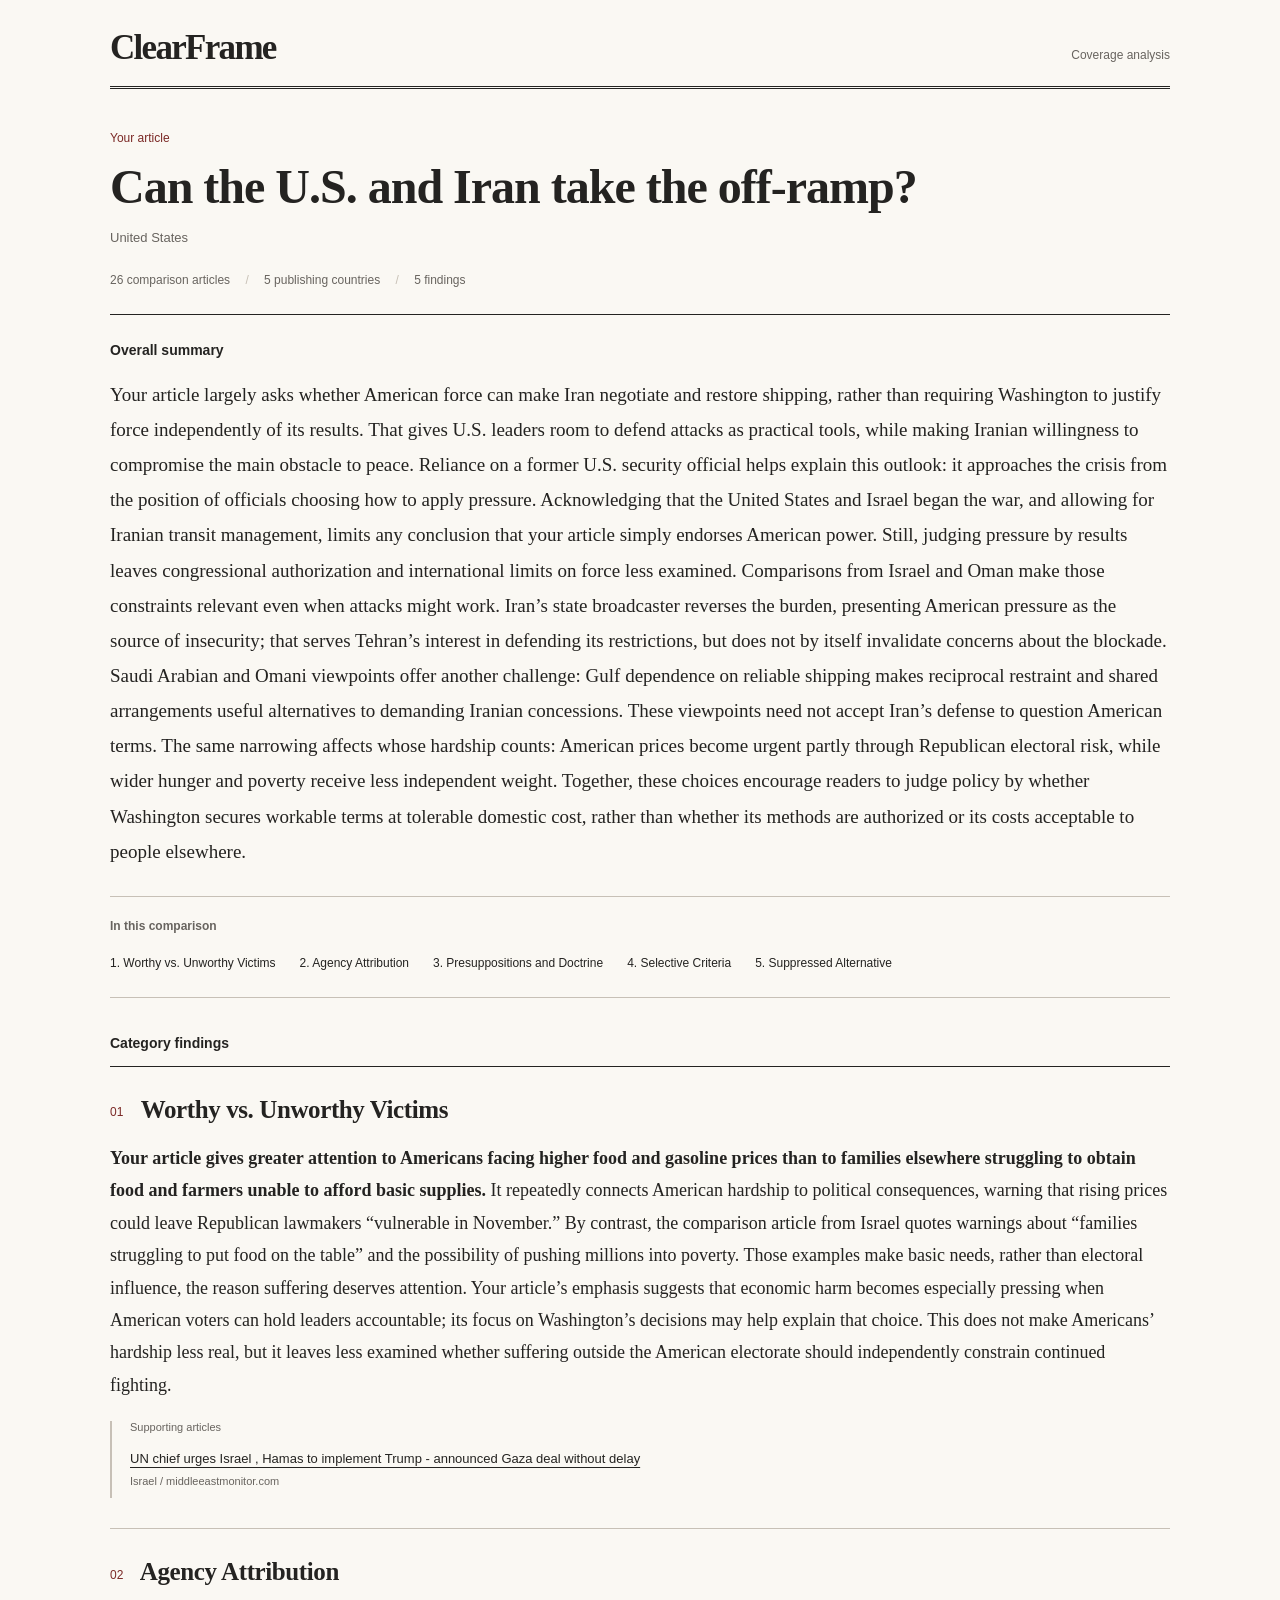
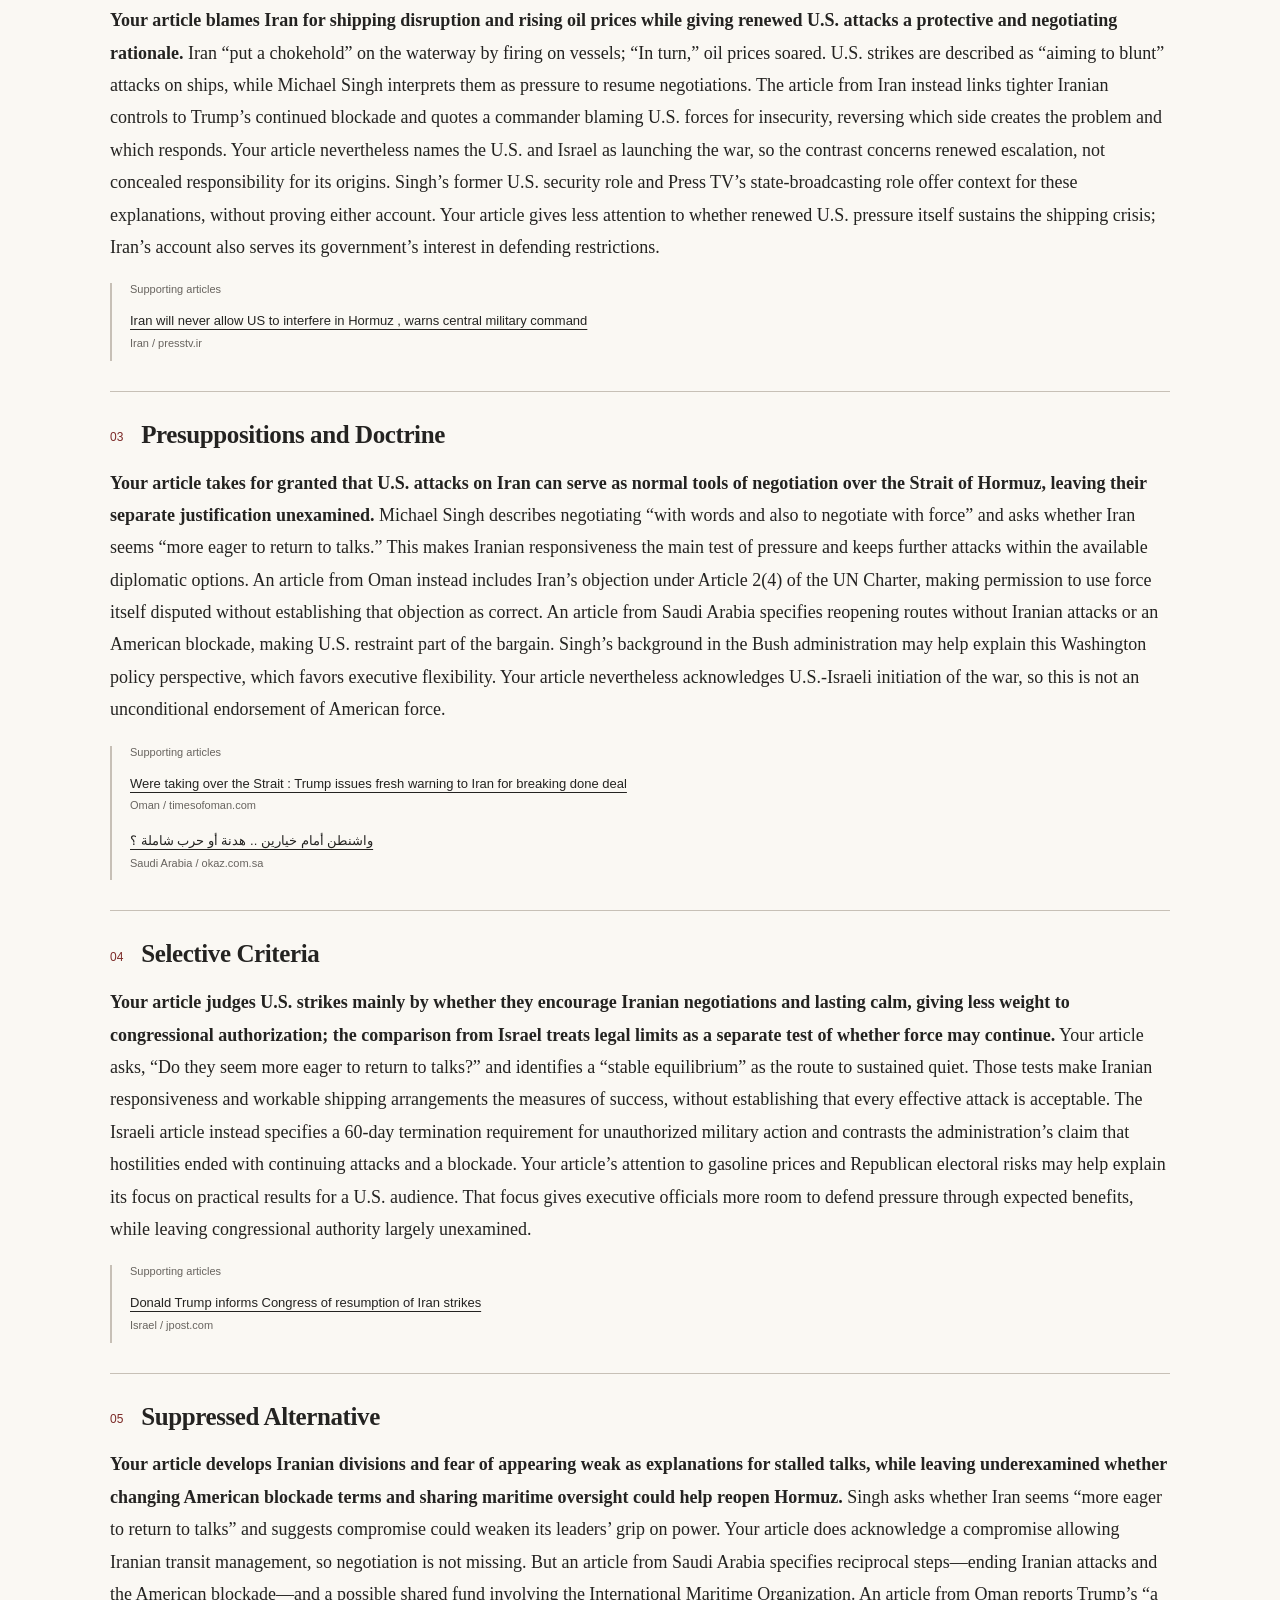
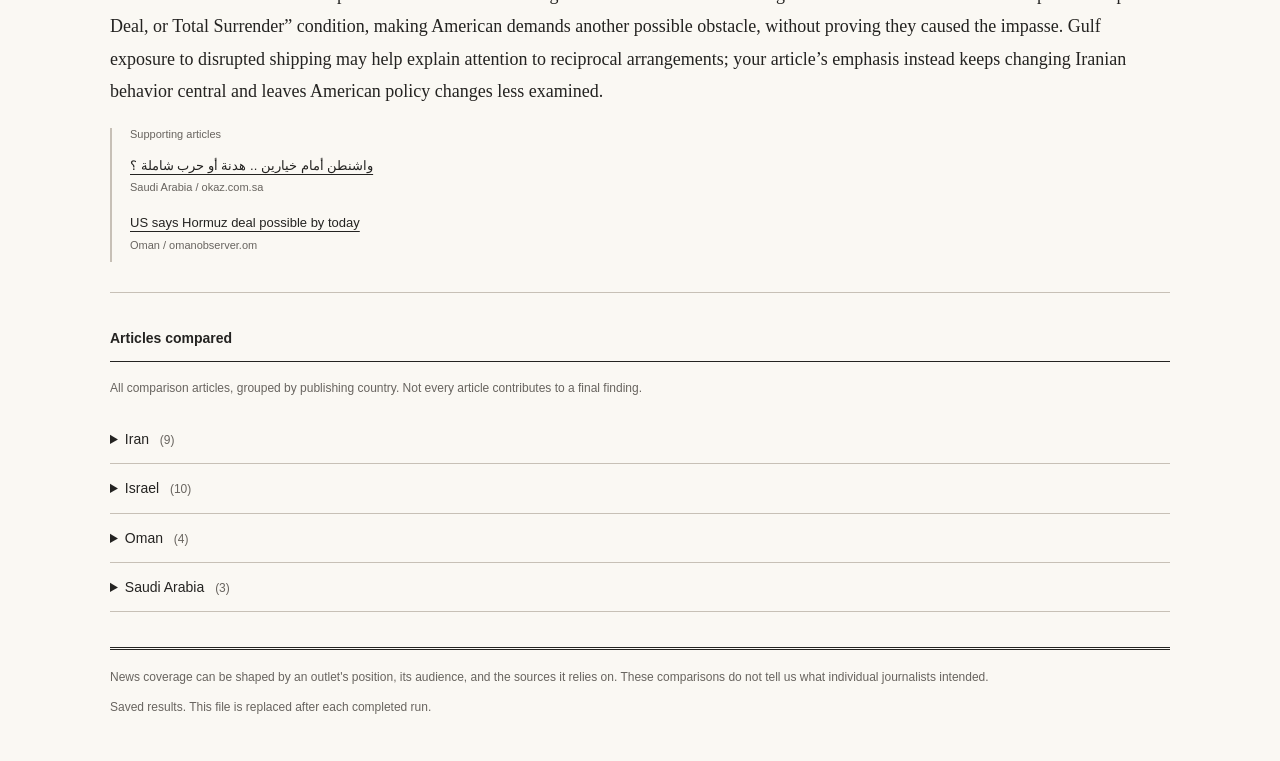
==== commit 205d303b: "added four levels of fidelity" ====
--- a/results-preview.html
+++ b/results-preview.html
@@ -100,9 +100,9 @@
 <p class="source-country">United States</p>
 <p class="scope">26 comparison articles <span aria-hidden="true">/</span>
 5 publishing countries <span aria-hidden="true">/</span> 5 findings</p></header>
-<section class="overview" id="overview" aria-labelledby="overview-heading"><h2 id="overview-heading">Overall summary</h2><p>Your article largely asks whether American force can bring Iran to an agreement, rather than whether Washington must change its own conduct before demanding cooperation. This makes U.S. pressure seem like a normal negotiating tool, judged mainly by Iranian responsiveness and restored shipping. Its reliance on a former U.S. security official helps explain that starting point: Washington’s ability to influence Iran becomes the practical concern, while Iranian reluctance invites explanations about leadership divisions and political survival. The emphasis on American prices and Republican electoral risks gives domestic costs a clearer role in arguments for peace than Iranian deaths or damaged infrastructure. A Washington-centered audience may find those costs relevant, but that relevance does not make them a sufficient measure of acceptable harm. The competing premise in Oman’s coverage is that both governments must fulfill commitments, consistent with Oman’s mediation role and proximity to the strait. From that starting point, lifting the American blockade becomes a possible requirement for agreement, not merely leverage to surrender; allegations of U.S. breaches warrant scrutiny without becoming established facts. Israeli coverage also leaves room for ending the blockade, showing that this alternative is not confined to Iran’s supporters. Iran’s state broadcaster makes Iranian suffering more visible while serving a government seeking to justify resistance; that political purpose does not erase the harm. Your article acknowledges U.S. and Israeli responsibility for starting the war and allows for compromise. Its narrower boundary concerns what must change next: Iranian behavior receives more scrutiny than American obligations.</p></section><nav class="contents" aria-label="Findings"><h2>In this comparison</h2><ol><li><a href="#finding-1">1. Worthy vs. Unworthy Victims</a></li><li><a href="#finding-2">2. Agency Attribution</a></li><li><a href="#finding-3">3. Presuppositions and Doctrine</a></li><li><a href="#finding-4">4. Selective Criteria</a></li><li><a href="#finding-5">5. Suppressed Alternative</a></li></ol></nav>
-<section class="findings" aria-labelledby="findings-heading"><h2 id="findings-heading">Category findings</h2><section class="finding" id="finding-1" aria-labelledby="heading-1"><h3 id="heading-1"><span class="number">01</span> Worthy vs. Unworthy Victims</h3><p><strong>Your article gives more attention to Americans facing higher food and gasoline prices and Republicans risking electoral losses than to Iranians facing death, injury, and infrastructure destruction from US strikes.</strong> It repeatedly connects prices to November’s elections, while describing attacks on Iranian bridges and infrastructure without explaining their effects on residents. An article from Iran instead reports Iranian authorities’ figures of at least 57 killed and more than 500 injured in US strikes. That contrast suggests your article measures the urgency of peace chiefly through American domestic consequences, leaving Iranian suffering less developed as a reason to constrain military action. A Washington-centered policy story may find electoral consequences especially relevant to its audience. Iran’s state broadcaster, meanwhile, can use casualty reporting to support the government’s case for continued resistance; that political usefulness does not itself invalidate the reported harm. Neither emphasis establishes equal concern for everyone affected by the fighting.</p><div class="references"><h4>Supporting articles</h4><ul class="article-list"><li><a href="https://www.presstv.ir/Detail/2026/07/20/772658/War-to-continue-until-deterrence-achieved-Iran" target="_blank" rel="noopener noreferrer">War will continue until full deterrence is achieved : Iran army spokesman</a><span class="article-meta">Iran / presstv.ir</span></li></ul></div></section><section class="finding" id="finding-2" aria-labelledby="heading-2"><h3 id="heading-2"><span class="number">02</span> Agency Attribution</h3><p><strong>Your article blames Iran for disrupting shipping while explaining renewed U.S. strikes as protection for vessels and pressure toward negotiations.</strong> Iran “put a chokehold” on Hormuz, while American attacks aim to “blunt Tehran’s ability to strike ships”; Michael Singh describes negotiating “with force.” It nevertheless names the U.S. and Israel as the war’s initiators, so American responsibility is not erased. The article from Oman instead says both sides accuse the other of breaching the agreement first, and attributes the shipping-protection explanation to CENTCOM. This contrast exposes an assumption in your article: American force can help solve the immediate crisis, with Iranian behavior the main thing to change. Singh’s former U.S. security role may help explain that emphasis; Oman’s mediation role may favor attention to reciprocal obligations, although neither context proves bias. Your article gives less attention to whether American breaches require American policy changes before negotiations can succeed.</p><div class="references"><h4>Supporting articles</h4><ul class="article-list"><li><a href="https://timesofoman.com/article/174369-explainer-is-the-us-iran-memorandum-of-understanding-still-alive" target="_blank" rel="noopener noreferrer">Explainer : Is the U . S .- Iran memorandum of understanding still alive ? </a><span class="article-meta">Oman / timesofoman.com</span></li></ul></div></section><section class="finding" id="finding-3" aria-labelledby="heading-3"><h3 id="heading-3"><span class="number">03</span> Presuppositions and Doctrine</h3><p><strong>Your article accepts, in its main expert explanation, that U.S. bombing is a normal tool for negotiating a shipping settlement with Iran, without separately examining whether using force that way is acceptable.</strong> Michael Singh describes negotiating “with words and also to negotiate with force” and asks whether Iran seems “more eager to return to talks.” An article from Oman instead identifies reciprocal commitments: lifting the U.S. naval blockade while Iran ensures safe passage for international shipping. That contrast shows how your article makes Iranian responsiveness the main test of pressure, rather than first asking whether pressure respects existing commitments. Singh&#x27;s background as a U.S. national-security official may help explain his focus on Washington&#x27;s leverage; Oman&#x27;s position beside the strait and mediation role may make reciprocal arrangements especially relevant. Your article nevertheless names the U.S. and Israel as the war&#x27;s initiators and reports compromise, so this is not an endorsement of every strike.</p><div class="references"><h4>Supporting articles</h4><ul class="article-list"><li><a href="https://timesofoman.com/article/174369-explainer-is-the-us-iran-memorandum-of-understanding-still-alive" target="_blank" rel="noopener noreferrer">Explainer : Is the U . S .- Iran memorandum of understanding still alive ? </a><span class="article-meta">Oman / timesofoman.com</span></li></ul></div></section><section class="finding" id="finding-4" aria-labelledby="heading-4"><h3 id="heading-4"><span class="number">04</span> Selective Criteria</h3><p><strong>Your article judges U.S. strikes and blockade chiefly by whether they encourage Iranian negotiations and stable shipping, giving less weight to compliance with ceasefire commitments; articles from Oman also judge success by whether both sides fulfill the agreement.</strong> Your article quotes Singh asking, “Do they seem more eager to return to talks?” and seeking a “stable equilibrium,” making bargaining results the main test. It describes U.S. blockade enforcement without examining an obligation to lift it. One Omani article instead identifies blockade relief and Iranian safe passage as reciprocal provisions, concluding that the agreement survives “more on paper than in practice.” Another reports Iran’s allegation of a paragraph-nine violation without establishing its truth. Oman’s mediation role may help explain this attention to reciprocal implementation, while your article’s test leaves U.S. policymakers more room to justify pressure through hoped-for results. It does not examine whether bargaining gains could coexist with failure to honor commitments.</p><div class="references"><h4>Supporting articles</h4><ul class="article-list"><li><a href="https://timesofoman.com/article/174369-explainer-is-the-us-iran-memorandum-of-understanding-still-alive" target="_blank" rel="noopener noreferrer">Explainer : Is the U . S .- Iran memorandum of understanding still alive ? </a><span class="article-meta">Oman / timesofoman.com</span></li><li><a href="https://timesofoman.com/article/174212-trump-says-1000-missiles-pointed-at-iran" target="_blank" rel="noopener noreferrer">Trump says  1 , 000 missile pointed at Iran</a><span class="article-meta">Oman / timesofoman.com</span></li></ul></div></section><section class="finding" id="finding-5" aria-labelledby="heading-5"><h3 id="heading-5"><span class="number">05</span> Suppressed Alternative</h3><p><strong>Your article presents U.S. bombing as leverage and Iranian factionalism as an obstacle to peace, while leaving unexplored whether lifting the American blockade or addressing alleged U.S. breaches could unlock agreement.</strong> Singh describes strikes as an attempt to push Iran back to negotiations and suggests Iranian leaders fear compromise could weaken their grip on power. An article from Oman instead reports Baghaei’s allegation that Washington violated its obligations and identifies blockade relief as part of the memorandum. An article from Israel explicitly describes talks aimed at ending the American blockade, making U.S. policy change a concrete settlement option. Together, these examples suggest that disagreement may concern reciprocal obligations, not just Iranian readiness to yield. Oman’s mediation role may make reciprocal concessions especially relevant, while your article’s emphasis preserves Washington’s pressure as the starting point. Your article acknowledges the blockade and diplomatic progress, so this alternative is underdeveloped—not ruled out—and the alleged breaches remain contested.</p><div class="references"><h4>Supporting articles</h4><ul class="article-list"><li><a href="https://timesofoman.com/article/174369-explainer-is-the-us-iran-memorandum-of-understanding-still-alive" target="_blank" rel="noopener noreferrer">Explainer : Is the U . S .- Iran memorandum of understanding still alive ? </a><span class="article-meta">Oman / timesofoman.com</span></li><li><a href="https://www.jpost.com/middle-east/iran-news/article-905200" target="_blank" rel="noopener noreferrer">US forces fired at ship breaking blockade of Iranian ports</a><span class="article-meta">Israel / jpost.com</span></li></ul></div></section></section>
-<section class="library" id="articles"><h2>Articles compared</h2><p class="section-note">All comparison articles, grouped by publishing country. Not every article contributes to a final finding.</p><details class="country"><summary>Iran <span>(9)</span></summary><ul class="article-list"><li><a href="http://www.iranherald.com/news/279225631/yemens-houthis-launch-major-attack-on-saudi-backed-forces" target="_blank" rel="noopener noreferrer">Yemens Houthis launch major attack on Saudi - backed forces</a><span class="article-meta">Iran / iranherald.com</span></li><li><a href="http://www.iranherald.com/news/279184392/indian-sailor-missing-in-ship-attack-off-oman" target="_blank" rel="noopener noreferrer">Indian sailor missing in ship attack off Oman</a><span class="article-meta">Iran / iranherald.com</span></li><li><a href="https://news.gooya.com/2026/08/post-112143.php" target="_blank" rel="noopener noreferrer">شروط محسن رضایی برای بازگشایی تنگه هرمز</a><span class="article-meta">Iran / news.gooya.com</span></li><li><a href="https://www.presstv.ir/Detail/2026/07/20/772658/War-to-continue-until-deterrence-achieved-Iran" target="_blank" rel="noopener noreferrer">War will continue until full deterrence is achieved : Iran army spokesman</a><span class="article-meta">Iran / presstv.ir</span></li><li><a href="https://iranpressnews.com/source/246131.htm" target="_blank" rel="noopener noreferrer">IranPressNews : ايران پرس نيوز اخبار ايران و جهان</a><span class="article-meta">Iran / iranpressnews.com</span></li><li><a href="http://www.alalam.ir/news/7583223/%D9%88%D8%B2%D9%8A%D8%B1-%D8%A7%D9%84%D8%AF%D8%A7%D8%AE%D9%84%D9%8A%D8%A9-%D8%A7%D9%84%D8%A8%D8%A7%D9%83%D8%B3%D8%AA%D8%A7%D9%86%D9%8A-%D9%8A%D8%B5%D9%84-%D8%A5%D9%84%D9%89-%D8%B7%D9%87%D8%B1%D8%A7%D9%86" target="_blank" rel="noopener noreferrer">وزير الداخلية الباكستاني يصل إلى طهران - قناة العالم الاخبارية</a><span class="article-meta">Iran / alalam.ir</span></li><li><a href="https://www.radiofarda.com/a/33825159.html" target="_blank" rel="noopener noreferrer">شرایط تازه تهران برای بازگشایی تنگه هرمز در عین خبر دادن از نزدیکی به توافق با عمان</a><span class="article-meta">Iran / radiofarda.com</span></li><li><a href="https://www.radiofarda.com/a/us-eyes-hormuz-deal-soon/33822305.html" target="_blank" rel="noopener noreferrer">امیدواری دولت آمریکا برای اعلام توافق بازگشایی تنگه هرمز بین ایران و عمان تا روز چهارشنبه</a><span class="article-meta">Iran / radiofarda.com</span></li><li><a href="https://news.gooya.com/2026/08/post-112072.php" target="_blank" rel="noopener noreferrer"> « سند تسلیم آمریکا »؛ ۹ شرط جمهوری اسلامی برای بازگشایی تنگه هرمز</a><span class="article-meta">Iran / news.gooya.com</span></li></ul></details><details class="country"><summary>Israel <span>(10)</span></summary><ul class="article-list"><li><a href="http://www.jpost.com/middle-east/iran-news/article-902195" target="_blank" rel="noopener noreferrer">Iran , Oman continue discussions on safe shipping through Hormuz</a><span class="article-meta">Israel / jpost.com</span></li><li><a href="https://www.al-monitor.com/originals/2026/07/israels-netanyahu-plans-us-visit-trump-meeting-graham-memorial" target="_blank" rel="noopener noreferrer">Israel Netanyahu plans US visit for Trump meeting , Graham memorial</a><span class="article-meta">Israel / al-monitor.com</span></li><li><a href="https://www.al-monitor.com/originals/2026/07/oil-prices-climb-85-us-iran-attacks-intensify-hormuz-traffic-stalls" target="_blank" rel="noopener noreferrer">Oil prices climb to $85 as US - Iran attacks intensify , Hormuz traffic stalls</a><span class="article-meta">Israel / al-monitor.com</span></li><li><a href="https://www.middleeasteye.net/live-blog/live-blog-update/morning-update-596" target="_blank" rel="noopener noreferrer">Morning update</a><span class="article-meta">Israel / middleeasteye.net</span></li><li><a href="https://www.worthynews.com/116367-trump-orders-heavy-wave-of-strikes-on-iran-after-missile-attack-on-u-s-forces" target="_blank" rel="noopener noreferrer">Trump Orders  Heavy Wave  Of Strikes On Iran After Missile Attack On U . S . Forces</a><span class="article-meta">Israel / worthynews.com</span></li><li><a href="https://www.jpost.com/middle-east/iran-news/article-905200" target="_blank" rel="noopener noreferrer">US forces fired at ship breaking blockade of Iranian ports</a><span class="article-meta">Israel / jpost.com</span></li><li><a href="https://www.i24news.tv/en/news/middle-east/iran-eastern-states/artc-iran-oman-near-temporary-strait-of-hormuz-shipping-deal-restating-60-day-mou-deal" target="_blank" rel="noopener noreferrer">Iran , Oman Near Temporary Strait Of Hormuz Shipping Deal  restating 60 - day MoU Deal  </a><span class="article-meta">Israel / i24news.tv</span></li><li><a href="https://www.middleeastmonitor.com/20260810-tehran-says-strait-of-hormuz-will-remain-closed-until-washington-accepts-all-its-demands/" target="_blank" rel="noopener noreferrer">Tehran says Strait of Hormuz will remain closed until Washington accepts all its demands</a><span class="article-meta">Israel / middleeastmonitor.com</span></li><li><a href="https://www.ynetnews.com/article/hj5ivv2hfl" target="_blank" rel="noopener noreferrer">US shifts course again as Israel stays silent and Iran mocks Trump retreat</a><span class="article-meta">Israel / ynetnews.com</span></li><li><a href="https://www.israelnationalnews.com/news/431444" target="_blank" rel="noopener noreferrer">Report : Trump eyeing way out of Iran war without nuclear agreement</a><span class="article-meta">Israel / israelnationalnews.com</span></li></ul></details><details class="country"><summary>Oman <span>(5)</span></summary><ul class="article-list"><li><a href="https://www.omanobserver.om/article/1193645/world/region/why-iran-is-in-no-rush-to-return-to-talks-with-us" target="_blank" rel="noopener noreferrer">Why Iran is in no rush to return to talks with US</a><span class="article-meta">Oman / omanobserver.om</span></li><li><a href="https://www.omanobserver.om/article/1193589/world/region/trump-backs-new-talks-with-iran" target="_blank" rel="noopener noreferrer">Trump backs new talks with Iran</a><span class="article-meta">Oman / omanobserver.om</span></li><li><a href="https://timesofoman.com/article/174369-explainer-is-the-us-iran-memorandum-of-understanding-still-alive" target="_blank" rel="noopener noreferrer">Explainer : Is the U . S .- Iran memorandum of understanding still alive ? </a><span class="article-meta">Oman / timesofoman.com</span></li><li><a href="https://timesofoman.com/article/174212-trump-says-1000-missiles-pointed-at-iran" target="_blank" rel="noopener noreferrer">Trump says  1 , 000 missile pointed at Iran</a><span class="article-meta">Oman / timesofoman.com</span></li><li><a href="https://shabiba.com/article/208694-%d8%a7%d9%84%d9%86%d9%81%d8%b7-%d9%8a%d9%82%d9%81%d8%b2-4-%d9%85%d8%b9-%d8%aa%d8%b1%d8%a7%d8%ac%d8%b9-%d9%85%d8%a7%d9%84-%d9%81%d8%aa%d8%ad-%d9%87%d8%b1%d9%85%d8%b2" target="_blank" rel="noopener noreferrer">النفط يقفز 4 % مع تراجع آمال فتح هرمز</a><span class="article-meta">Oman / shabiba.com</span></li></ul></details><details class="country"><summary>Saudi Arabia <span>(2)</span></summary><ul class="article-list"><li><a href="https://www.okaz.com.sa/politics/na/2258382" target="_blank" rel="noopener noreferrer">نقله الزيدي .. إيران ترفض مقترحاً أمريكياً لوقف إطلاق النار</a><span class="article-meta">Saudi Arabia / okaz.com.sa</span></li><li><a href="https://www.okaz.com.sa/politics/na/2260419" target="_blank" rel="noopener noreferrer">هل تتجه « أزمة هرمز » نحو الانفراج ؟ </a><span class="article-meta">Saudi Arabia / okaz.com.sa</span></li></ul></details></section>
+<section class="overview" id="overview" aria-labelledby="overview-heading"><h2 id="overview-heading">Overall summary</h2><p>Your article largely asks whether American force can make Iran negotiate and restore shipping, rather than requiring Washington to justify force independently of its results. That gives U.S. leaders room to defend attacks as practical tools, while making Iranian willingness to compromise the main obstacle to peace. Reliance on a former U.S. security official helps explain this outlook: it approaches the crisis from the position of officials choosing how to apply pressure. Acknowledging that the United States and Israel began the war, and allowing for Iranian transit management, limits any conclusion that your article simply endorses American power. Still, judging pressure by results leaves congressional authorization and international limits on force less examined. Comparisons from Israel and Oman make those constraints relevant even when attacks might work. Iran’s state broadcaster reverses the burden, presenting American pressure as the source of insecurity; that serves Tehran’s interest in defending its restrictions, but does not by itself invalidate concerns about the blockade. Saudi Arabian and Omani viewpoints offer another challenge: Gulf dependence on reliable shipping makes reciprocal restraint and shared arrangements useful alternatives to demanding Iranian concessions. These viewpoints need not accept Iran’s defense to question American terms. The same narrowing affects whose hardship counts: American prices become urgent partly through Republican electoral risk, while wider hunger and poverty receive less independent weight. Together, these choices encourage readers to judge policy by whether Washington secures workable terms at tolerable domestic cost, rather than whether its methods are authorized or its costs acceptable to people elsewhere.</p></section><nav class="contents" aria-label="Findings"><h2>In this comparison</h2><ol><li><a href="#finding-1">1. Worthy vs. Unworthy Victims</a></li><li><a href="#finding-2">2. Agency Attribution</a></li><li><a href="#finding-3">3. Presuppositions and Doctrine</a></li><li><a href="#finding-4">4. Selective Criteria</a></li><li><a href="#finding-5">5. Suppressed Alternative</a></li></ol></nav>
+<section class="findings" aria-labelledby="findings-heading"><h2 id="findings-heading">Category findings</h2><section class="finding" id="finding-1" aria-labelledby="heading-1"><h3 id="heading-1"><span class="number">01</span> Worthy vs. Unworthy Victims</h3><p><strong>Your article gives greater attention to Americans facing higher food and gasoline prices than to families elsewhere struggling to obtain food and farmers unable to afford basic supplies.</strong> It repeatedly connects American hardship to political consequences, warning that rising prices could leave Republican lawmakers “vulnerable in November.” By contrast, the comparison article from Israel quotes warnings about “families struggling to put food on the table” and the possibility of pushing millions into poverty. Those examples make basic needs, rather than electoral influence, the reason suffering deserves attention. Your article’s emphasis suggests that economic harm becomes especially pressing when American voters can hold leaders accountable; its focus on Washington’s decisions may help explain that choice. This does not make Americans’ hardship less real, but it leaves less examined whether suffering outside the American electorate should independently constrain continued fighting.</p><div class="references"><h4>Supporting articles</h4><ul class="article-list"><li><a href="https://www.middleeastmonitor.com/20260731-un-chief-urges-israel-hamas-to-implement-trump-announced-gaza-deal-without-delay/" target="_blank" rel="noopener noreferrer">UN chief urges Israel , Hamas to implement Trump - announced Gaza deal without delay</a><span class="article-meta">Israel / middleeastmonitor.com</span></li></ul></div></section><section class="finding" id="finding-2" aria-labelledby="heading-2"><h3 id="heading-2"><span class="number">02</span> Agency Attribution</h3><p><strong>Your article blames Iran for shipping disruption and rising oil prices while giving renewed U.S. attacks a protective and negotiating rationale.</strong> Iran “put a chokehold” on the waterway by firing on vessels; “In turn,” oil prices soared. U.S. strikes are described as “aiming to blunt” attacks on ships, while Michael Singh interprets them as pressure to resume negotiations. The article from Iran instead links tighter Iranian controls to Trump’s continued blockade and quotes a commander blaming U.S. forces for insecurity, reversing which side creates the problem and which responds. Your article nevertheless names the U.S. and Israel as launching the war, so the contrast concerns renewed escalation, not concealed responsibility for its origins. Singh’s former U.S. security role and Press TV’s state-broadcasting role offer context for these explanations, without proving either account. Your article gives less attention to whether renewed U.S. pressure itself sustains the shipping crisis; Iran’s account also serves its government’s interest in defending restrictions.</p><div class="references"><h4>Supporting articles</h4><ul class="article-list"><li><a href="https://www.presstv.ir/Detail/2026/07/13/772171/Iran-Hormuz-Khatam-Zolfaqari-_" target="_blank" rel="noopener noreferrer">Iran will never allow US to interfere in Hormuz , warns central military command</a><span class="article-meta">Iran / presstv.ir</span></li></ul></div></section><section class="finding" id="finding-3" aria-labelledby="heading-3"><h3 id="heading-3"><span class="number">03</span> Presuppositions and Doctrine</h3><p><strong>Your article takes for granted that U.S. attacks on Iran can serve as normal tools of negotiation over the Strait of Hormuz, leaving their separate justification unexamined.</strong> Michael Singh describes negotiating “with words and also to negotiate with force” and asks whether Iran seems “more eager to return to talks.” This makes Iranian responsiveness the main test of pressure and keeps further attacks within the available diplomatic options. An article from Oman instead includes Iran’s objection under Article 2(4) of the UN Charter, making permission to use force itself disputed without establishing that objection as correct. An article from Saudi Arabia specifies reopening routes without Iranian attacks or an American blockade, making U.S. restraint part of the bargain. Singh’s background in the Bush administration may help explain this Washington policy perspective, which favors executive flexibility. Your article nevertheless acknowledges U.S.-Israeli initiation of the war, so this is not an unconditional endorsement of American force.</p><div class="references"><h4>Supporting articles</h4><ul class="article-list"><li><a href="https://timesofoman.com/article/174329-were-taking-over-the-strait-trump-issues-fresh-warning-to-iran-for-breaking-done-deal" target="_blank" rel="noopener noreferrer">  Were taking over the Strait : Trump issues fresh warning to Iran for breaking  done deal  </a><span class="article-meta">Oman / timesofoman.com</span></li><li><a href="https://www.okaz.com.sa/politics/na/2257949" target="_blank" rel="noopener noreferrer">واشنطن أمام خيارين .. هدنة أو حرب شاملة ؟ </a><span class="article-meta">Saudi Arabia / okaz.com.sa</span></li></ul></div></section><section class="finding" id="finding-4" aria-labelledby="heading-4"><h3 id="heading-4"><span class="number">04</span> Selective Criteria</h3><p><strong>Your article judges U.S. strikes mainly by whether they encourage Iranian negotiations and lasting calm, giving less weight to congressional authorization; the comparison from Israel treats legal limits as a separate test of whether force may continue.</strong> Your article asks, “Do they seem more eager to return to talks?” and identifies a “stable equilibrium” as the route to sustained quiet. Those tests make Iranian responsiveness and workable shipping arrangements the measures of success, without establishing that every effective attack is acceptable. The Israeli article instead specifies a 60-day termination requirement for unauthorized military action and contrasts the administration’s claim that hostilities ended with continuing attacks and a blockade. Your article’s attention to gasoline prices and Republican electoral risks may help explain its focus on practical results for a U.S. audience. That focus gives executive officials more room to defend pressure through expected benefits, while leaving congressional authority largely unexamined.</p><div class="references"><h4>Supporting articles</h4><ul class="article-list"><li><a href="http://www.jpost.com/middle-east/iran-news/article-902419" target="_blank" rel="noopener noreferrer">Donald Trump informs Congress of resumption of Iran strikes</a><span class="article-meta">Israel / jpost.com</span></li></ul></div></section><section class="finding" id="finding-5" aria-labelledby="heading-5"><h3 id="heading-5"><span class="number">05</span> Suppressed Alternative</h3><p><strong>Your article develops Iranian divisions and fear of appearing weak as explanations for stalled talks, while leaving underexamined whether changing American blockade terms and sharing maritime oversight could help reopen Hormuz.</strong> Singh asks whether Iran seems “more eager to return to talks” and suggests compromise could weaken its leaders’ grip on power. Your article does acknowledge a compromise allowing Iranian transit management, so negotiation is not missing. But an article from Saudi Arabia specifies reciprocal steps—ending Iranian attacks and the American blockade—and a possible shared fund involving the International Maritime Organization. An article from Oman reports Trump’s “a Deal, or Total Surrender” condition, making American demands another possible obstacle, without proving they caused the impasse. Gulf exposure to disrupted shipping may help explain attention to reciprocal arrangements; your article’s emphasis instead keeps changing Iranian behavior central and leaves American policy changes less examined.</p><div class="references"><h4>Supporting articles</h4><ul class="article-list"><li><a href="https://www.okaz.com.sa/politics/na/2257949" target="_blank" rel="noopener noreferrer">واشنطن أمام خيارين .. هدنة أو حرب شاملة ؟ </a><span class="article-meta">Saudi Arabia / okaz.com.sa</span></li><li><a href="https://www.omanobserver.om/article/1193983/world/region/us-says-hormuz-deal-possible-by-today" target="_blank" rel="noopener noreferrer">US says Hormuz deal possible by  today  </a><span class="article-meta">Oman / omanobserver.om</span></li></ul></div></section></section>
+<section class="library" id="articles"><h2>Articles compared</h2><p class="section-note">All comparison articles, grouped by publishing country. Not every article contributes to a final finding.</p><details class="country"><summary>Iran <span>(9)</span></summary><ul class="article-list"><li><a href="http://www.iranherald.com/news/279200438/trump-hits-iran-dilemma-push-10-day-ceasefire-or-back-fresh-military-campaign-with-israel-reports-axios" target="_blank" rel="noopener noreferrer">Trump hits Iran dilemma : Push 10 - day ceasefire or back fresh military campaign with Israel , reports Axios</a><span class="article-meta">Iran / iranherald.com</span></li><li><a href="http://www.iranherald.com/news/279220057/fool-has-run-out-of-steam-iranian-media-trolls-trump-after-he-calls-off-strikes" target="_blank" rel="noopener noreferrer">  Fool has run out of steam : Iranian media trolls Trump after he calls off strikes</a><span class="article-meta">Iran / iranherald.com</span></li><li><a href="https://iranpressnews.com/source/246094.htm" target="_blank" rel="noopener noreferrer">IranPressNews : ايران پرس نيوز اخبار ايران و جهان</a><span class="article-meta">Iran / iranpressnews.com</span></li><li><a href="https://news.gooya.com/2026/07/post-111589.php" target="_blank" rel="noopener noreferrer">  به ازای هر حمله ایران به کشتی‌ها ، یک پل یا نیروگاه را هدف قرار می‌دهیم  </a><span class="article-meta">Iran / news.gooya.com</span></li><li><a href="https://news.gooya.com/2026/07/post-111338.php" target="_blank" rel="noopener noreferrer">آمریکا محاصره دریایی ایران را از سر گرفت</a><span class="article-meta">Iran / news.gooya.com</span></li><li><a href="https://www.presstv.ir/Detail/2026/07/13/772171/Iran-Hormuz-Khatam-Zolfaqari-" target="_blank" rel="noopener noreferrer">Iran will never allow US to interfere in Hormuz , warns central military command</a><span class="article-meta">Iran / presstv.ir</span></li><li><a href="https://www.radiofarda.com/a/trump-says-he-called-off-impending-attack-on-iran-insists-deal-is-close/33820250.html" target="_blank" rel="noopener noreferrer">ترامپ می‌گوید حمله به ایران را به درخواست تهران و برای دستیابی سریع به توافق متوقف کرده است</a><span class="article-meta">Iran / radiofarda.com</span></li><li><a href="https://www.presstv.ir/Detail/2026/07/14/772212/MP--Parliament-introduces-bill-manage-Strait-Hormuz-US-interventions" target="_blank" rel="noopener noreferrer">Iran Parliament introduces bill to manage Strait of Hormuz amid US interventions : MP</a><span class="article-meta">Iran / presstv.ir</span></li><li><a href="https://www.radiofarda.com/a/iran-diplomatic-exchanges-ongoing-via-mediators/33807391.html" target="_blank" rel="noopener noreferrer">وزارت خارجه ایران دریافت پیشنهاد از کشورهای میانجی برای توقف درگیری‌ها را تأیید کرد</a><span class="article-meta">Iran / radiofarda.com</span></li></ul></details><details class="country"><summary>Israel <span>(10)</span></summary><ul class="article-list"><li><a href="https://www.ynetnews.com/article/hyfojfmszg" target="_blank" rel="noopener noreferrer">After two quiet days , oil tanker hits mine in Strait of Hormuz</a><span class="article-meta">Israel / ynetnews.com</span></li><li><a href="https://www.jpost.com/middle-east/article-903663" target="_blank" rel="noopener noreferrer">Iranian oil minister says it sold $18b . of oil during war , ceasefire</a><span class="article-meta">Israel / jpost.com</span></li><li><a href="https://www.middleeastmonitor.com/20260731-un-chief-urges-israel-hamas-to-implement-trump-announced-gaza-deal-without-delay/" target="_blank" rel="noopener noreferrer">UN chief urges Israel , Hamas to implement Trump - announced Gaza deal without delay</a><span class="article-meta">Israel / middleeastmonitor.com</span></li><li><a href="https://www.middleeasteye.net/news/saudi-aramco-reports-bumper-profits-citing-use-pipeline-bypass-strait-hormuz" target="_blank" rel="noopener noreferrer">Saudi Aramco reports bumper profits as it bypasses Strait of Hormuz</a><span class="article-meta">Israel / middleeasteye.net</span></li><li><a href="https://www.ynetnews.com/article/hks5wecsmx" target="_blank" rel="noopener noreferrer">Trump calls Iranian leadership  unbelievably duplicitou as talks stall</a><span class="article-meta">Israel / ynetnews.com</span></li><li><a href="https://www.al-monitor.com/originals/2026/07/israels-netanyahu-plans-us-visit-trump-meeting-graham-memorial" target="_blank" rel="noopener noreferrer">Israel Netanyahu plans US visit for Trump meeting , Graham memorial</a><span class="article-meta">Israel / al-monitor.com</span></li><li><a href="http://www.jpost.com/middle-east/iran-news/article-902419" target="_blank" rel="noopener noreferrer">Donald Trump informs Congress of resumption of Iran strikes</a><span class="article-meta">Israel / jpost.com</span></li><li><a href="https://www.alwatanvoice.com/arabic/news/2026/07/26/1553431.html" target="_blank" rel="noopener noreferrer">إيران تعلن تقدماً في محادثات إدارة مضيق هرمز مع عُمان وتؤكد استم</a><span class="article-meta">Israel / alwatanvoice.com</span></li><li><a href="https://www.middleeastmonitor.com/20260729-us-airstrike-targets-border-area-near-western-iranian-city-report/" target="_blank" rel="noopener noreferrer">US airstrike targets border area near western Iranian city : Report</a><span class="article-meta">Israel / middleeastmonitor.com</span></li><li><a href="https://www.ynet.co.il/news/article/h111dg0hszg" target="_blank" rel="noopener noreferrer">הקרב במפרץ על ההכרעה , והאיום מאיראן :  שוקלים מתקפה מקדימה אם הדיפלומטיה תיכשל  </a><span class="article-meta">Israel / ynet.co.il</span></li></ul></details><details class="country"><summary>Oman <span>(4)</span></summary><ul class="article-list"><li><a href="https://www.omanobserver.om/article/1193351/world/region/us-military-says-it-has-ended-12th-consecutive-night-of-iran-strikes" target="_blank" rel="noopener noreferrer">US military says it has ended 12th consecutive night of Iran strikes</a><span class="article-meta">Oman / omanobserver.om</span></li><li><a href="https://timesofoman.com/article/175112-us-israel-planning-to-bombard-energy-related-targets-in-iran-report" target="_blank" rel="noopener noreferrer">US , Israel planning to bombard energy - related targets in Iran : Report</a><span class="article-meta">Oman / timesofoman.com</span></li><li><a href="https://www.omanobserver.om/article/1193983/world/region/us-says-hormuz-deal-possible-by-today" target="_blank" rel="noopener noreferrer">US says Hormuz deal possible by  today  </a><span class="article-meta">Oman / omanobserver.om</span></li><li><a href="https://timesofoman.com/article/174329-were-taking-over-the-strait-trump-issues-fresh-warning-to-iran-for-breaking-done-deal" target="_blank" rel="noopener noreferrer">  Were taking over the Strait : Trump issues fresh warning to Iran for breaking  done deal  </a><span class="article-meta">Oman / timesofoman.com</span></li></ul></details><details class="country"><summary>Saudi Arabia <span>(3)</span></summary><ul class="article-list"><li><a href="https://www.okaz.com.sa/politics/na/2257949" target="_blank" rel="noopener noreferrer">واشنطن أمام خيارين .. هدنة أو حرب شاملة ؟ </a><span class="article-meta">Saudi Arabia / okaz.com.sa</span></li><li><a href="https://www.okaz.com.sa/politics/na/2258382" target="_blank" rel="noopener noreferrer">نقله الزيدي .. إيران ترفض مقترحاً أمريكياً لوقف إطلاق النار</a><span class="article-meta">Saudi Arabia / okaz.com.sa</span></li><li><a href="https://slaati.com/2026/07/13/p2851214.html" target="_blank" rel="noopener noreferrer">ترامب : سنصبح حراس المضيق وسنتولى إدارته بأنفسنا .. فيديو</a><span class="article-meta">Saudi Arabia / slaati.com</span></li></ul></details></section>
 </main>
 <footer><p>News coverage can be shaped by an outlet&#x27;s position, its audience, and the sources it relies on. These comparisons do not tell us what individual journalists intended.</p><p>Saved results. This file is replaced after each completed run.</p></footer>
 </div>
